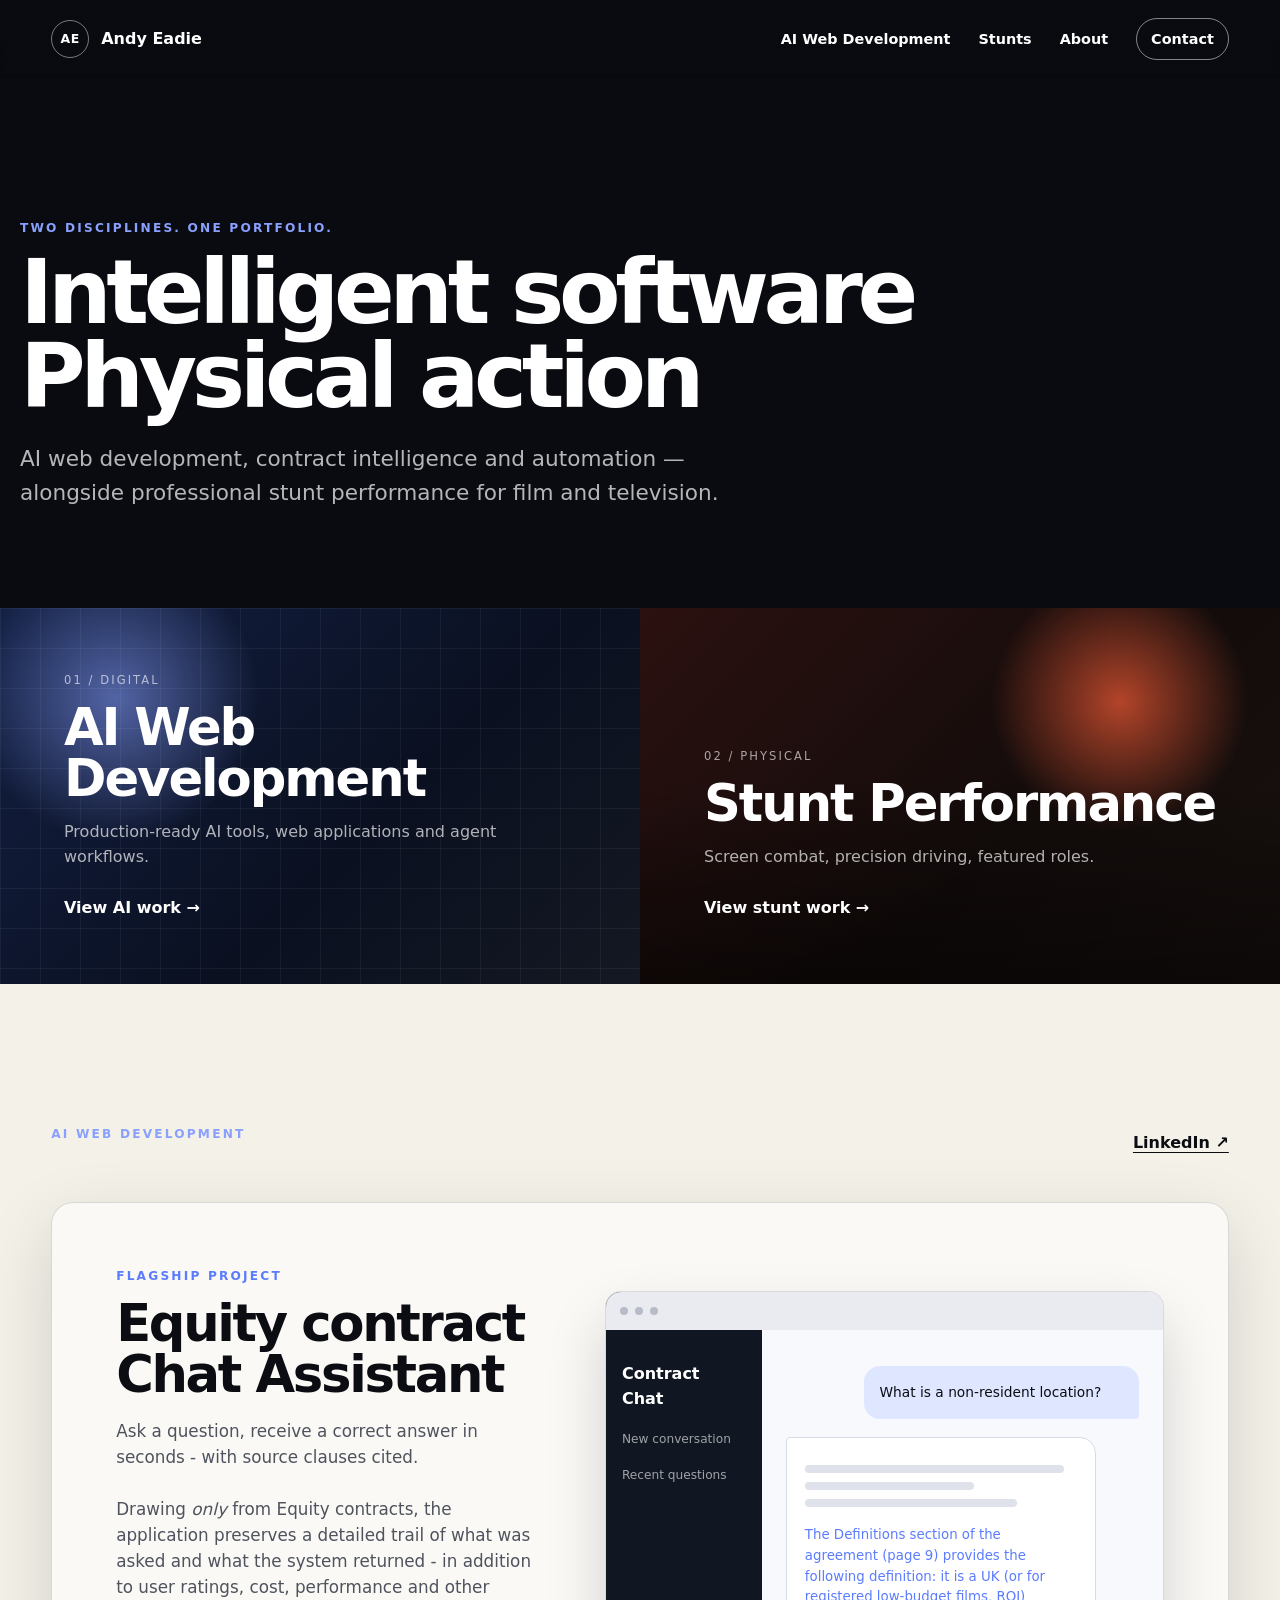
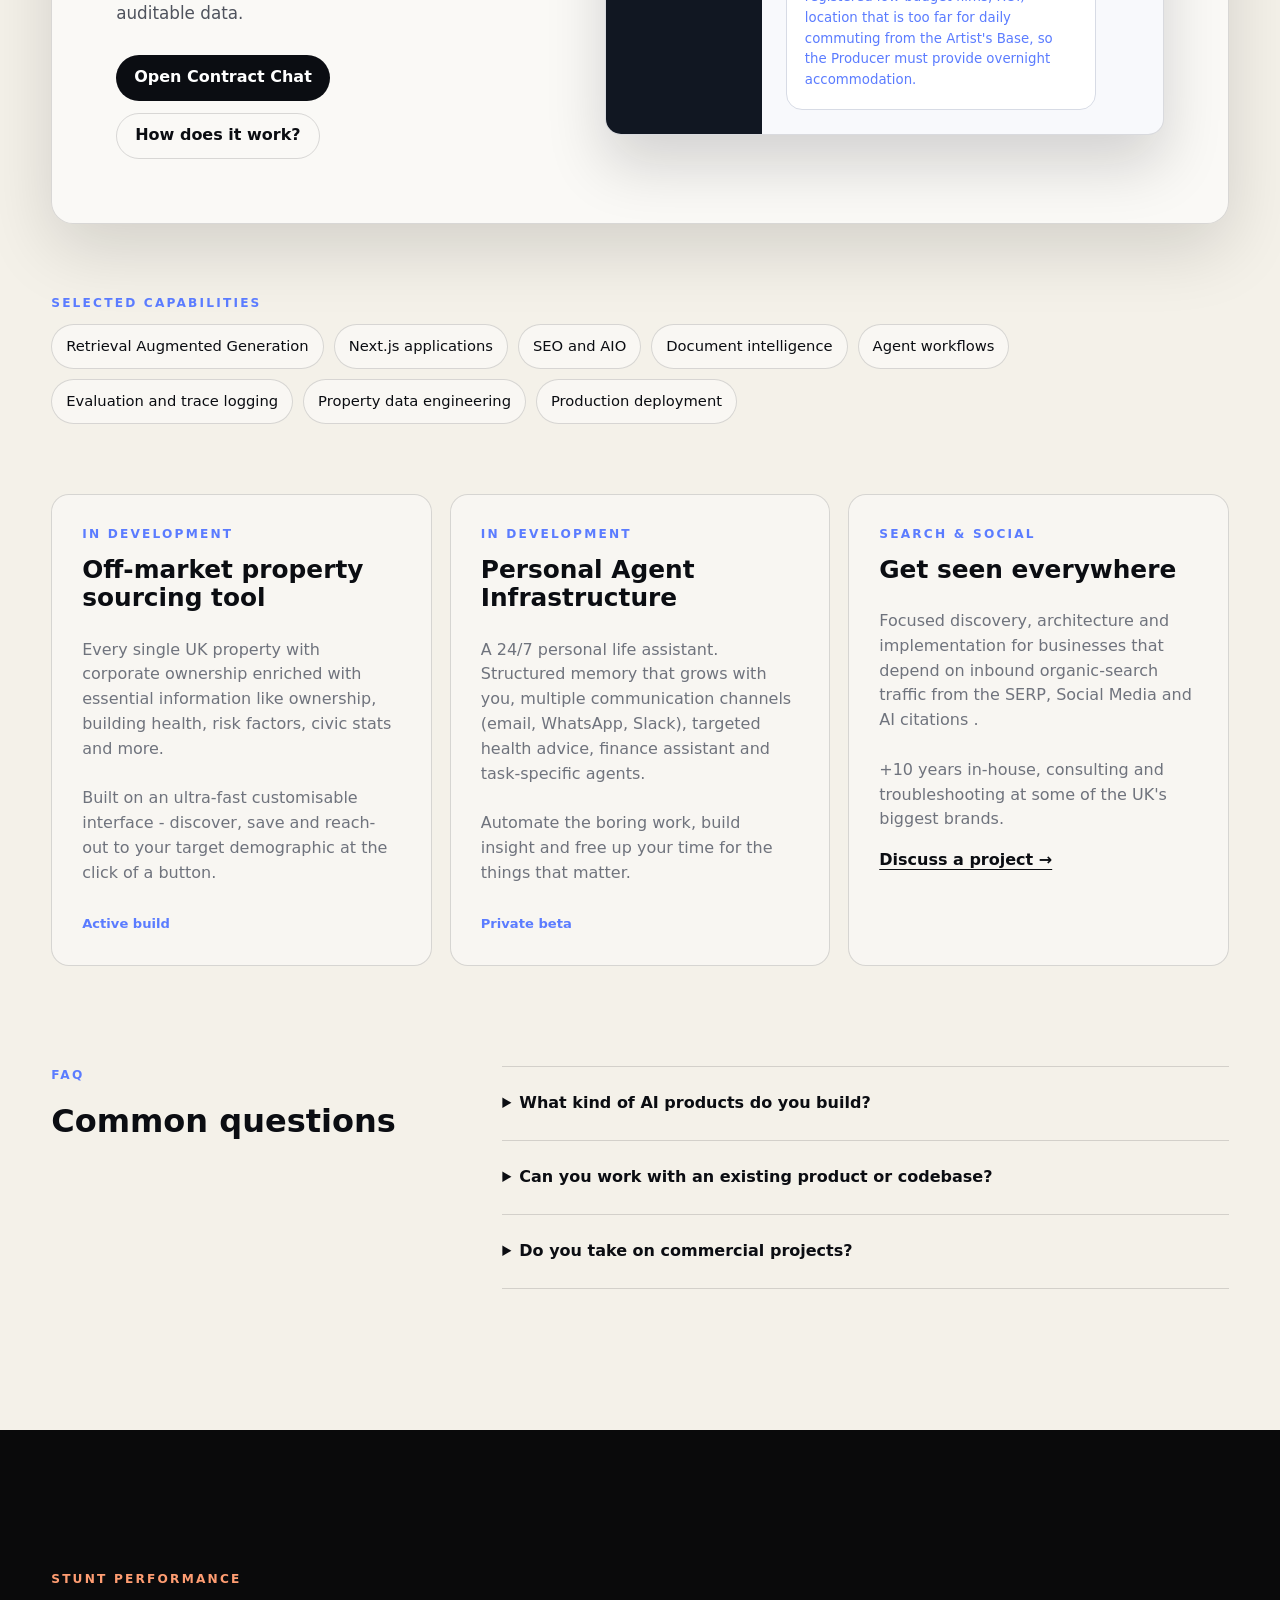
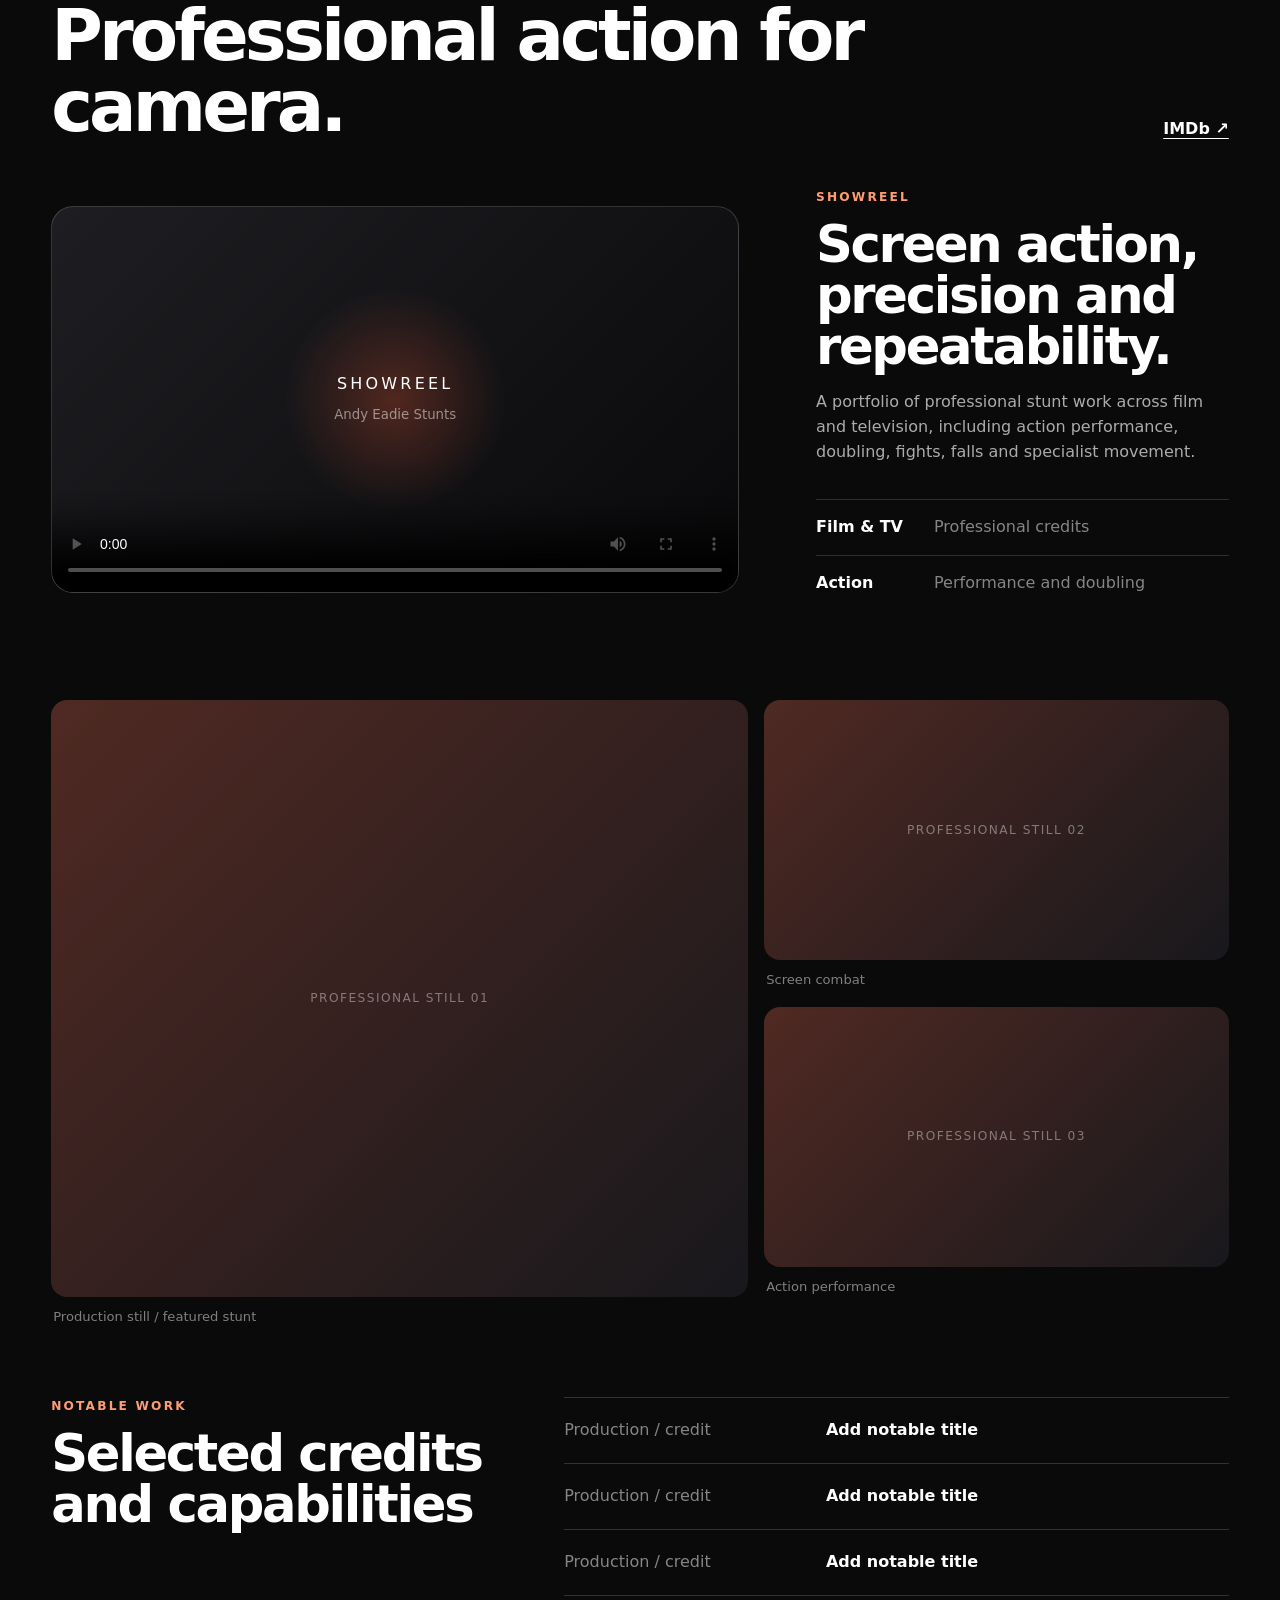
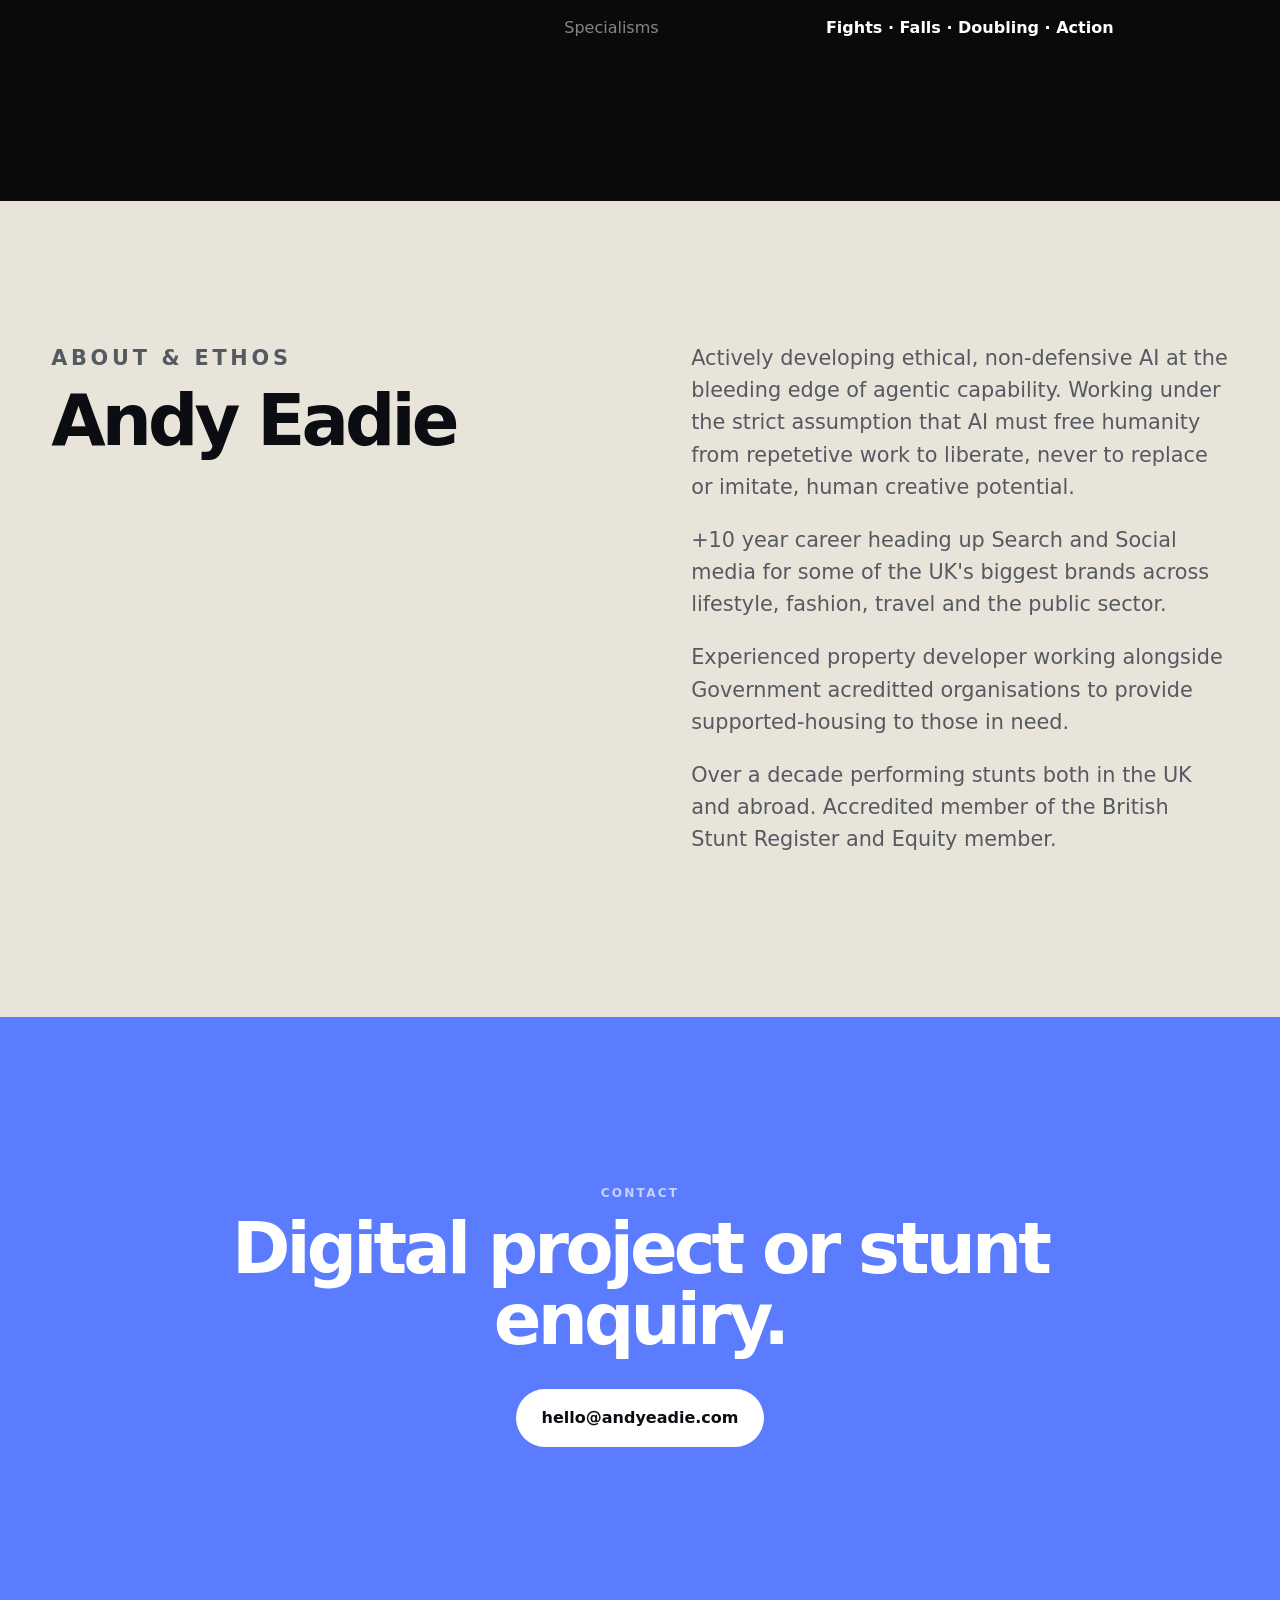
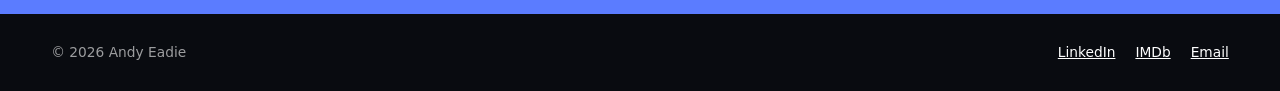
==== index.html @ 79aa22bd "Initial import of andyeadie.com website" ====
<!doctype html>
<html lang="en">
<head>
  <meta charset="utf-8" />
  <meta name="viewport" content="width=device-width, initial-scale=1" />
  <meta name="description" content="AI web development and professional stunt performance portfolio." />
  <meta name="theme-color" content="#090b10" />
  <title>Andy Eadie — AI Web Developer & Stunt Performer</title>
  <link rel="stylesheet" href="styles.css" />
  <script defer src="script.js"></script>
</head>
<body>
  <a class="skip-link" href="#main">Skip to content</a>

  <header class="site-header">
    <a class="brand" href="#top" aria-label="Home">
      <span class="brand-mark">AE</span>
      <span class="brand-name">Andy Eadie</span>
    </a>

    <button class="menu-button" type="button" aria-expanded="false" aria-controls="primary-nav">
      <span></span><span></span><span></span>
      <span class="sr-only">Open navigation</span>
    </button>

    <nav id="primary-nav" class="primary-nav" aria-label="Primary navigation">
      <a href="#ai">AI Web Development</a>
      <a href="#stunts">Stunts</a>
      <a href="#about">About</a>
      <a class="nav-cta" href="mailto:hello@andyeadie.com">Contact</a>
    </nav>
  </header>

  <main id="main">
    <section id="top" class="hero">
      <div class="hero-intro">
        <p class="eyebrow">Two disciplines. One portfolio.</p>
        <h1>Intelligent software<br />Physical action</h1>
        <p class="hero-copy">
          AI web development, contract intelligence and automation — alongside professional stunt performance for film and television.
        </p>
      </div>

      <div class="hero-split" aria-label="Choose a portfolio">
        <a class="hero-panel hero-panel-ai" href="#ai">
          <span class="panel-kicker">01 / DIGITAL</span>
          <span class="panel-title">AI Web Development</span>
          <span class="panel-copy">Production-ready AI tools, web applications and agent workflows.</span>
          <span class="panel-link">View AI work <span aria-hidden="true">→</span></span>
        </a>

        <a class="hero-panel hero-panel-stunts" href="#stunts">
          <span class="panel-kicker">02 / PHYSICAL</span>
          <span class="panel-title">Stunt Performance</span>
          <span class="panel-copy">Screen combat, precision driving, featured roles.</span>
          <span class="panel-link">View stunt work <span aria-hidden="true">→</span></span>
        </a>
      </div>
    </section>

    <section id="ai" class="section section-ai">
      <div class="section-heading">
        <div>
          <p class="eyebrow">AI WEB DEVELOPMENT</p>
                </div>
        <a class="text-link" href="#" aria-label="Open LinkedIn profile">LinkedIn ↗</a>
      </div>

      <article class="feature-card">
        <div class="feature-copy">
          <p class="card-label">FLAGSHIP PROJECT</p>
          <h3>Equity contract Chat Assistant</h3>
          <p>
            Ask a question, receive a correct answer in seconds - with source clauses cited.<br /><br />
            Drawing <i>only</i> from Equity contracts, the application preserves a detailed trail of what was asked and what the 
            system returned - in addition to user ratings, cost, performance and other auditable data.
          </p>
          <div class="button-row">
            <a class="button button-primary" href="https://contract-chatbot-eight.vercel.app/" target="_blank" rel="noopener">Open Contract Chat</a>
            <a class="button button-secondary" href="#ai-examples">How does it work?</a>
          </div>
        </div>

        <div class="app-preview" role="img" aria-label="Placeholder for Contract Chat screenshot">
          <div class="browser-bar"><span></span><span></span><span></span></div>
          <div class="mock-sidebar">
            <strong>Contract Chat</strong>
            <span>New conversation</span>
            <span>Recent questions</span>
          </div>
          <div class="mock-chat">
            <div class="mock-question">What is a non-resident location?</div>
            <div class="mock-answer">
              <span class="mock-line long"></span>
              <span class="mock-line"></span>
              <span class="mock-line medium"></span>
              <small>The Definitions section of the agreement (page 9) provides the following definition: it is a UK (or for registered low-budget films, ROI) location that is too far for daily commuting from the Artist's Base, so the Producer must provide overnight accommodation.</small>
            </div>
          </div>
        </div>
      </article>

      <div class="wins-block">
        <p class="card-label">SELECTED CAPABILITIES</p>
        <div class="pill-grid">
          <span>Retrieval Augmented Generation</span>
          <span>Next.js applications</span>
          <span>SEO and AIO</span>
          <span>Document intelligence</span>
          <span>Agent workflows</span>
          <span>Evaluation and trace logging</span>
          <span>Property data engineering</span>
          <span>Production deployment</span>
        </div>
      </div>

      <div id="ai-examples" class="project-grid">
        <article class="project-card">
          <p class="card-label">IN DEVELOPMENT</p>
          <h3>Off-market property sourcing tool</h3>
          <p>Every single UK property with corporate ownership enriched with essential information like ownership, building health, risk factors, 
            civic stats and more. <br /><br />Built on an ultra-fast customisable interface - discover, save and reach-out to your target demographic at the click of a button.</p>
          <span class="status">Active build</span>
        </article>

        <article class="project-card">
          <p class="card-label">IN DEVELOPMENT</p>
          <h3>Personal Agent Infrastructure</h3>
          <p>A 24/7 personal life assistant. Structured memory that grows with you, 
            multiple communication channels (email, WhatsApp, Slack), targeted health advice, finance assistant and task-specific agents.
            <br /><br />Automate the boring work, build insight and free up your time for the things that matter.</p>
          <span class="status">Private beta</span>
        </article>

        <article class="project-card">
          <p class="card-label">Search & Social</p>
          <h3>Get seen everywhere</h3>
          <p>Focused discovery, architecture and implementation for businesses that depend on inbound organic-search traffic from the SERP, Social Media and AI citations
            .<br /><br />+10 years in-house, consulting and troubleshooting at some of the UK's biggest brands.</p>
          <a class="text-link" href="mailto:hello@andyeadie.com">Discuss a project →</a>
        </article>
      </div>

      <div class="faq">
        <div class="faq-intro">
          <p class="card-label">FAQ</p>
          <h3>Common questions</h3>
        </div>
        <div class="faq-list">
          <details>
            <summary>What kind of AI products do you build?</summary>
            <p>Document-question answering systems, retrieval applications, workflow automation, data products and specialised agent interfaces.</p>
          </details>
          <details>
            <summary>Can you work with an existing product or codebase?</summary>
            <p>Yes. Engagements can begin with an architecture audit, a contained feature build or a technical recovery plan for an existing application.</p>
          </details>
          <details>
            <summary>Do you take on commercial projects?</summary>
            <p>Yes. The most suitable projects have a clearly defined operational problem, accessible domain expertise and a realistic path to deployment.</p>
          </details>
        </div>
      </div>
    </section>

    <section id="stunts" class="section section-stunts">
      <div class="section-heading section-heading-light">
        <div>
          <p class="eyebrow">STUNT PERFORMANCE</p>
          <h2>Professional action for camera.</h2>
        </div>
        <a class="text-link light" href="#" aria-label="Open IMDb profile">IMDb ↗</a>
      </div>

      <div class="showreel-grid">
        <div class="video-shell">
          <video controls preload="metadata" playsinline poster="assets/showreel-poster.jpg">
            <source src="assets/andy_eadie_showreel.mp4" type="video/mp4" />
            Your browser does not support HTML5 video.
          </video>
          <div class="video-placeholder">
            <span>SHOWREEL</span>
            <small>Andy Eadie Stunts</small>
          </div>
        </div>

        <div class="showreel-copy">
          <p class="card-label light-label">SHOWREEL</p>
          <h3>Screen action, precision and repeatability.</h3>
          <p>
            A portfolio of professional stunt work across film and television, including action performance, doubling, fights, falls and specialist movement.
          </p>
          <div class="stunt-stats">
            <div><strong>Film & TV</strong><span>Professional credits</span></div>
            <div><strong>Action</strong><span>Performance and doubling</span></div>
          </div>
        </div>
      </div>

      <div class="gallery">
        <figure class="gallery-card gallery-card-large">
          <div class="gallery-placeholder">Professional still 01</div>
          <figcaption>Production still / featured stunt</figcaption>
        </figure>
        <figure class="gallery-card">
          <div class="gallery-placeholder">Professional still 02</div>
          <figcaption>Screen combat</figcaption>
        </figure>
        <figure class="gallery-card">
          <div class="gallery-placeholder">Professional still 03</div>
          <figcaption>Action performance</figcaption>
        </figure>
      </div>

      <div class="notable-work">
        <div>
          <p class="card-label light-label">NOTABLE WORK</p>
          <h3>Selected credits and capabilities</h3>
        </div>
        <div class="credit-list">
          <div><span>Production / credit</span><strong>Add notable title</strong></div>
          <div><span>Production / credit</span><strong>Add notable title</strong></div>
          <div><span>Production / credit</span><strong>Add notable title</strong></div>
          <div><span>Specialisms</span><strong>Fights · Falls · Doubling · Action</strong></div>
        </div>
      </div>
    </section>

    <section id="about" class="section section-about">
      <div class="about-grid">
        <div>
          <p class="eyebrow">ABOUT & ETHOS</p>
          <h2>Andy Eadie</h2>
        </div>
        <div>
          <p>
            Actively developing ethical, non-defensive AI at the bleeding edge of agentic capability. Working under the strict 
            assumption that AI must free humanity from repetetive work to liberate, never to replace or imitate, human creative potential.
          </p>
          <p>
            +10 year career heading up Search and Social media for some of the UK's biggest brands across lifestyle, fashion, travel and the public sector.
          </p>
          <p>
            Experienced property developer working alongside Government acreditted organisations to provide supported-housing to those in need.
          </p>
          </p>
          <p>
           Over a decade performing stunts both in the UK and abroad. Accredited member of the British Stunt Register and Equity member.
          </p>
        </div>
      </div>
    </section>

    <section class="contact-section">
      <p class="eyebrow">CONTACT</p>
      <h2>Digital project or stunt enquiry.</h2>
      <a class="button button-primary button-large" href="mailto:hello@andyeadie.com">hello@andyeadie.com</a>
    </section>
  </main>

  <footer class="site-footer">
    <span>© <span id="year"></span> Andy Eadie</span>
    <div>
      <a href="https://www.linkedin.com/in/andy-eadie-464a1417/details/experience/">LinkedIn</a>
      <a href="https://www.imdb.com/name/nm5474760/#credits">IMDb</a>
      <a href="mailto:hello@andyeadie.com">Email</a>
    </div>
  </footer>
</body>
</html>
---- styles.css ----
:root {
  --ink: #0b0d12;
  --paper: #f4f1e9;
  --muted: #6f737d;
  --line: rgba(11, 13, 18, 0.14);
  --ai: #5b7cff;
  --ai-bright: #89a0ff;
  --stunt: #f05a35;
  --stunt-bright: #ff9d72;
  --dark: #090b10;
  --max: 1240px;
  --radius: 22px;
  --shadow: 0 24px 70px rgba(0, 0, 0, 0.14);
}

* { box-sizing: border-box; }
html { scroll-behavior: smooth; }
body {
  margin: 0;
  color: var(--ink);
  background: var(--paper);
  font-family: Inter, ui-sans-serif, system-ui, -apple-system, BlinkMacSystemFont, "Segoe UI", sans-serif;
  line-height: 1.55;
}
a { color: inherit; }
img, video { max-width: 100%; display: block; }
button, input, textarea, select { font: inherit; }
.sr-only {
  position: absolute;
  width: 1px; height: 1px;
  padding: 0; margin: -1px;
  overflow: hidden; clip: rect(0,0,0,0);
  white-space: nowrap; border: 0;
}
.skip-link {
  position: fixed;
  left: 1rem; top: -4rem;
  z-index: 100;
  padding: .75rem 1rem;
  background: white;
  border-radius: 8px;
}
.skip-link:focus { top: 1rem; }

.site-header {
  position: fixed;
  inset: 0 0 auto;
  z-index: 20;
  display: flex;
  align-items: center;
  justify-content: space-between;
  padding: 18px clamp(20px, 4vw, 56px);
  color: white;
  background: linear-gradient(to bottom, rgba(9,11,16,.88), rgba(9,11,16,.35), transparent);
  backdrop-filter: blur(2px);
}
.brand {
  display: flex;
  align-items: center;
  gap: 12px;
  text-decoration: none;
  font-weight: 750;
}
.brand-mark {
  display: grid;
  place-items: center;
  width: 38px; height: 38px;
  border: 1px solid rgba(255,255,255,.45);
  border-radius: 50%;
  font-size: .78rem;
  letter-spacing: .04em;
}
.primary-nav {
  display: flex;
  gap: 28px;
  align-items: center;
}
.primary-nav a {
  text-decoration: none;
  font-size: .9rem;
  font-weight: 650;
}
.nav-cta {
  border: 1px solid rgba(255,255,255,.5);
  padding: 9px 14px;
  border-radius: 999px;
}
.menu-button {
  display: none;
  background: none;
  border: 0;
  padding: 8px;
}
.menu-button span:not(.sr-only) {
  display: block;
  width: 26px;
  height: 2px;
  margin: 5px 0;
  background: white;
}

.hero {
  min-height: 100vh;
  background: var(--dark);
  color: white;
  padding-top: 104px;
}
.hero-intro {
  width: min(var(--max), calc(100% - 40px));
  margin: 0 auto;
  padding: clamp(70px, 9vw, 130px) 0 clamp(46px, 6vw, 78px);
}
.eyebrow, .card-label {
  margin: 0 0 12px;
  font-size: .76rem;
  font-weight: 800;
  letter-spacing: .18em;
  text-transform: uppercase;
}
.eyebrow { color: var(--ai-bright); }
h1, h2, h3, p { margin-top: 0; }
h1 {
  max-width: 1050px;
  margin-bottom: 24px;
  font-size: clamp(3rem, 7vw, 7rem);
  line-height: .94;
  letter-spacing: -.06em;
}
.hero-copy {
  max-width: 760px;
  color: rgba(255,255,255,.7);
  font-size: clamp(1.05rem, 2vw, 1.35rem);
}
.hero-split {
  display: grid;
  grid-template-columns: 1fr 1fr;
  min-height: 360px;
}
.hero-panel {
  position: relative;
  isolation: isolate;
  display: flex;
  flex-direction: column;
  justify-content: flex-end;
  min-height: 360px;
  padding: clamp(32px, 5vw, 72px);
  text-decoration: none;
  overflow: hidden;
  transition: transform .35s ease, filter .35s ease;
}
.hero-panel::before {
  content: "";
  position: absolute;
  inset: 0;
  z-index: -2;
  background-size: cover;
}
.hero-panel::after {
  content: "";
  position: absolute;
  inset: 0;
  z-index: -1;
}
.hero-panel-ai::before {
  background:
    radial-gradient(circle at 18% 24%, rgba(137,160,255,.55), transparent 24%),
    linear-gradient(135deg, #132044 0%, #0a1020 58%, #141822 100%);
}
.hero-panel-ai::after {
  background-image:
    linear-gradient(rgba(255,255,255,.05) 1px, transparent 1px),
    linear-gradient(90deg, rgba(255,255,255,.05) 1px, transparent 1px);
  background-size: 40px 40px;
}
.hero-panel-stunts::before {
  background:
    radial-gradient(circle at 75% 25%, rgba(240,90,53,.72), transparent 23%),
    linear-gradient(135deg, #2b1110 0%, #130c0b 58%, #18110f 100%);
}
.hero-panel-stunts::after {
  background: linear-gradient(to top, rgba(0,0,0,.5), transparent 55%);
}
.hero-panel:hover { transform: translateY(-8px); filter: brightness(1.08); }
.panel-kicker { font-size: .72rem; letter-spacing: .18em; opacity: .62; }
.panel-title {
  margin-top: 12px;
  font-size: clamp(2rem, 4vw, 4rem);
  font-weight: 800;
  line-height: 1;
  letter-spacing: -.04em;
}
.panel-copy {
  max-width: 560px;
  margin-top: 16px;
  color: rgba(255,255,255,.68);
}
.panel-link { margin-top: 26px; font-weight: 750; }

.section {
  padding: clamp(88px, 11vw, 150px) clamp(20px, 4vw, 56px);
}
.section > * {
  width: min(var(--max), 100%);
  margin-left: auto;
  margin-right: auto;
}
.section-heading {
  display: flex;
  align-items: end;
  justify-content: space-between;
  gap: 30px;
  margin-bottom: 46px;
}
.section-heading h2,
.section-about h2,
.contact-section h2 {
  max-width: 880px;
  margin-bottom: 0;
  font-size: clamp(2.5rem, 5.5vw, 5.5rem);
  line-height: 1;
  letter-spacing: -.055em;
}
.text-link {
  flex: 0 0 auto;
  font-weight: 750;
  text-underline-offset: 4px;
}
.feature-card {
  display: grid;
  grid-template-columns: .95fr 1.25fr;
  gap: clamp(28px, 5vw, 70px);
  align-items: center;
  padding: clamp(28px, 5vw, 70px);
  border: 1px solid var(--line);
  border-radius: var(--radius);
  background: rgba(255,255,255,.58);
  box-shadow: var(--shadow);
}
.feature-copy h3, .showreel-copy h3, .notable-work h3 {
  margin-bottom: 18px;
  font-size: clamp(2rem, 4vw, 4rem);
  line-height: 1;
  letter-spacing: -.045em;
}
.feature-copy p:not(.card-label) {
  color: #4f535d;
  font-size: 1.05rem;
}
.card-label { color: var(--ai); }
.button-row { display: flex; flex-wrap: wrap; gap: 12px; margin-top: 28px; }
.button {
  display: inline-flex;
  align-items: center;
  justify-content: center;
  min-height: 46px;
  padding: 0 18px;
  border-radius: 999px;
  text-decoration: none;
  font-weight: 750;
}
.button-primary { color: white; background: var(--ink); }
.button-secondary { border: 1px solid var(--line); background: transparent; }
.button-large { min-height: 58px; padding: 0 26px; }

.app-preview {
  position: relative;
  display: grid;
  grid-template-columns: 28% 72%;
  min-height: 430px;
  overflow: hidden;
  border: 1px solid rgba(11,13,18,.13);
  border-radius: 16px;
  background: #f8f9fc;
  box-shadow: 0 30px 60px rgba(11,13,18,.16);
}
.browser-bar {
  position: absolute;
  inset: 0 0 auto 0;
  z-index: 2;
  height: 38px;
  display: flex;
  gap: 7px;
  align-items: center;
  padding-left: 14px;
  background: #e9ebf1;
}
.browser-bar span {
  width: 8px; height: 8px;
  border-radius: 50%;
  background: #b7bcc8;
}
.mock-sidebar {
  padding: 70px 16px 20px;
  display: flex;
  flex-direction: column;
  gap: 18px;
  background: #111722;
  color: white;
}
.mock-sidebar span {
  font-size: .76rem;
  color: rgba(255,255,255,.6);
}
.mock-chat { padding: 74px 24px 24px; }
.mock-question {
  margin-left: auto;
  max-width: 78%;
  padding: 16px;
  border-radius: 16px 16px 4px 16px;
  background: #dfe6ff;
  font-size: .86rem;
}
.mock-answer {
  max-width: 88%;
  margin-top: 18px;
  padding: 18px;
  border: 1px solid #d7dbe5;
  border-radius: 4px 16px 16px 16px;
  background: white;
}
.mock-line {
  display: block;
  width: 62%;
  height: 8px;
  margin: 9px 0;
  border-radius: 999px;
  background: #dfe2ea;
}
.mock-line.long { width: 95%; }
.mock-line.medium { width: 78%; }
.mock-answer small { display: block; margin-top: 18px; color: var(--ai); }

.wins-block { margin-top: 70px; }
.pill-grid { display: flex; flex-wrap: wrap; gap: 10px; }
.pill-grid span {
  padding: 10px 14px;
  border: 1px solid var(--line);
  border-radius: 999px;
  background: rgba(255,255,255,.45);
  font-size: .92rem;
}
.project-grid {
  display: grid;
  grid-template-columns: repeat(3, 1fr);
  gap: 18px;
  margin-top: 70px;
}
.project-card {
  min-height: 290px;
  padding: 30px;
  border: 1px solid var(--line);
  border-radius: 18px;
  background: rgba(255,255,255,.4);
}
.project-card h3 { font-size: 1.55rem; line-height: 1.15; }
.project-card p:not(.card-label) { color: var(--muted); }
.status {
  display: inline-block;
  margin-top: 12px;
  color: var(--ai);
  font-size: .82rem;
  font-weight: 800;
}
.faq {
  display: grid;
  grid-template-columns: .7fr 1.3fr;
  gap: 60px;
  margin-top: 100px;
}
.faq h3 { font-size: 2rem; }
.faq-list details { border-top: 1px solid var(--line); }
.faq-list details:last-child { border-bottom: 1px solid var(--line); }
.faq-list summary {
  cursor: pointer;
  padding: 24px 0;
  font-weight: 750;
}
.faq-list p { color: var(--muted); padding-right: 30px; }

.section-stunts {
  color: white;
  background: #0a0a0b;
}
.section-heading-light .eyebrow,
.light-label { color: var(--stunt-bright); }
.text-link.light { color: white; }
.showreel-grid {
  display: grid;
  grid-template-columns: 1.25fr .75fr;
  gap: clamp(34px, 6vw, 82px);
  align-items: center;
}
.video-shell {
  position: relative;
  aspect-ratio: 16/9;
  overflow: hidden;
  border: 1px solid rgba(255,255,255,.16);
  border-radius: var(--radius);
  background:
    radial-gradient(circle at center, rgba(240,90,53,.28), transparent 28%),
    linear-gradient(135deg, #1e1e22, #09090b);
}
.video-shell video {
  position: relative;
  z-index: 2;
  width: 100%;
  height: 100%;
  object-fit: cover;
}
.video-placeholder {
  position: absolute;
  inset: 0;
  display: grid;
  place-content: center;
  text-align: center;
  letter-spacing: .2em;
}
.video-placeholder small {
  margin-top: 8px;
  color: rgba(255,255,255,.5);
  letter-spacing: normal;
}
.showreel-copy p:not(.card-label) { color: rgba(255,255,255,.66); }
.stunt-stats { margin-top: 34px; }
.stunt-stats div {
  display: grid;
  grid-template-columns: 100px 1fr;
  gap: 18px;
  padding: 15px 0;
  border-top: 1px solid rgba(255,255,255,.14);
}
.stunt-stats span { color: rgba(255,255,255,.5); }

.gallery {
  display: grid;
  grid-template-columns: 1.5fr 1fr;
  grid-template-rows: 1fr 1fr;
  gap: 16px;
  margin-top: 90px;
}
.gallery-card { margin: 0; }
.gallery-card-large { grid-row: 1 / span 2; }
.gallery-placeholder {
  display: grid;
  place-items: center;
  min-height: 260px;
  border-radius: 16px;
  background:
    linear-gradient(135deg, rgba(240,90,53,.26), transparent),
    #18181c;
  color: rgba(255,255,255,.4);
  text-transform: uppercase;
  letter-spacing: .12em;
  font-size: .76rem;
}
.gallery-card-large .gallery-placeholder { height: 100%; min-height: 550px; }
.gallery figcaption {
  padding: 10px 2px 0;
  color: rgba(255,255,255,.48);
  font-size: .82rem;
}
.notable-work {
  display: grid;
  grid-template-columns: .8fr 1.2fr;
  gap: 70px;
  margin-top: 100px;
}
.credit-list div {
  display: grid;
  grid-template-columns: .75fr 1.25fr;
  gap: 20px;
  padding: 20px 0;
  border-top: 1px solid rgba(255,255,255,.16);
}
.credit-list span { color: rgba(255,255,255,.5); }

.section-about { background: #e9e4da; }
.about-grid {
  display: grid;
  grid-template-columns: 1fr 1fr;
  gap: clamp(40px, 8vw, 120px);
}
.about-grid p {
  color: #555962;
  font-size: clamp(1.05rem, 2vw, 1.3rem);
}

.contact-section {
  padding: clamp(90px, 13vw, 180px) 20px;
  text-align: center;
  background: var(--ai);
  color: white;
}
.contact-section .eyebrow { color: rgba(255,255,255,.65); }
.contact-section h2 { margin: 0 auto 34px; }
.contact-section .button-primary { background: white; color: var(--ink); }

.site-footer {
  display: flex;
  justify-content: space-between;
  gap: 20px;
  padding: 28px clamp(20px, 4vw, 56px);
  background: var(--dark);
  color: rgba(255,255,255,.6);
  font-size: .86rem;
}
.site-footer div { display: flex; gap: 20px; }
.site-footer a { color: white; }

@media (max-width: 900px) {
  .menu-button { display: block; }
  .primary-nav {
    position: fixed;
    inset: 70px 16px auto;
    display: none;
    flex-direction: column;
    align-items: stretch;
    gap: 0;
    padding: 12px;
    border: 1px solid rgba(255,255,255,.15);
    border-radius: 16px;
    background: rgba(9,11,16,.98);
    box-shadow: var(--shadow);
  }
  .primary-nav.open { display: flex; }
  .primary-nav a { padding: 14px; }
  .hero-split,
  .feature-card,
  .showreel-grid,
  .faq,
  .notable-work,
  .about-grid { grid-template-columns: 1fr; }
  .project-grid { grid-template-columns: 1fr 1fr; }
  .feature-card { align-items: stretch; }
  .app-preview { min-height: 360px; }
  .gallery { grid-template-columns: 1fr 1fr; }
  .gallery-card-large { grid-column: 1 / -1; grid-row: auto; }
  .gallery-card-large .gallery-placeholder { min-height: 440px; }
}

@media (max-width: 640px) {
  .site-header { padding: 14px 18px; }
  .brand-name { display: none; }
  .hero { padding-top: 76px; }
  .hero-intro { width: calc(100% - 32px); padding-top: 58px; }
  h1 { font-size: clamp(2.8rem, 14vw, 4.8rem); }
  .hero-panel { min-height: 300px; padding: 28px 20px; }
  .section { padding-left: 16px; padding-right: 16px; }
  .section-heading { display: block; }
  .section-heading .text-link { display: inline-block; margin-top: 18px; }
  .feature-card { padding: 22px; }
  .app-preview { grid-template-columns: 1fr; min-height: 380px; }
  .mock-sidebar { display: none; }
  .project-grid { grid-template-columns: 1fr; }
  .gallery { grid-template-columns: 1fr; }
  .gallery-card-large { grid-column: auto; }
  .gallery-card-large .gallery-placeholder,
  .gallery-placeholder { min-height: 330px; }
  .credit-list div,
  .stunt-stats div { grid-template-columns: 1fr; gap: 6px; }
  .site-footer { flex-direction: column; }
}
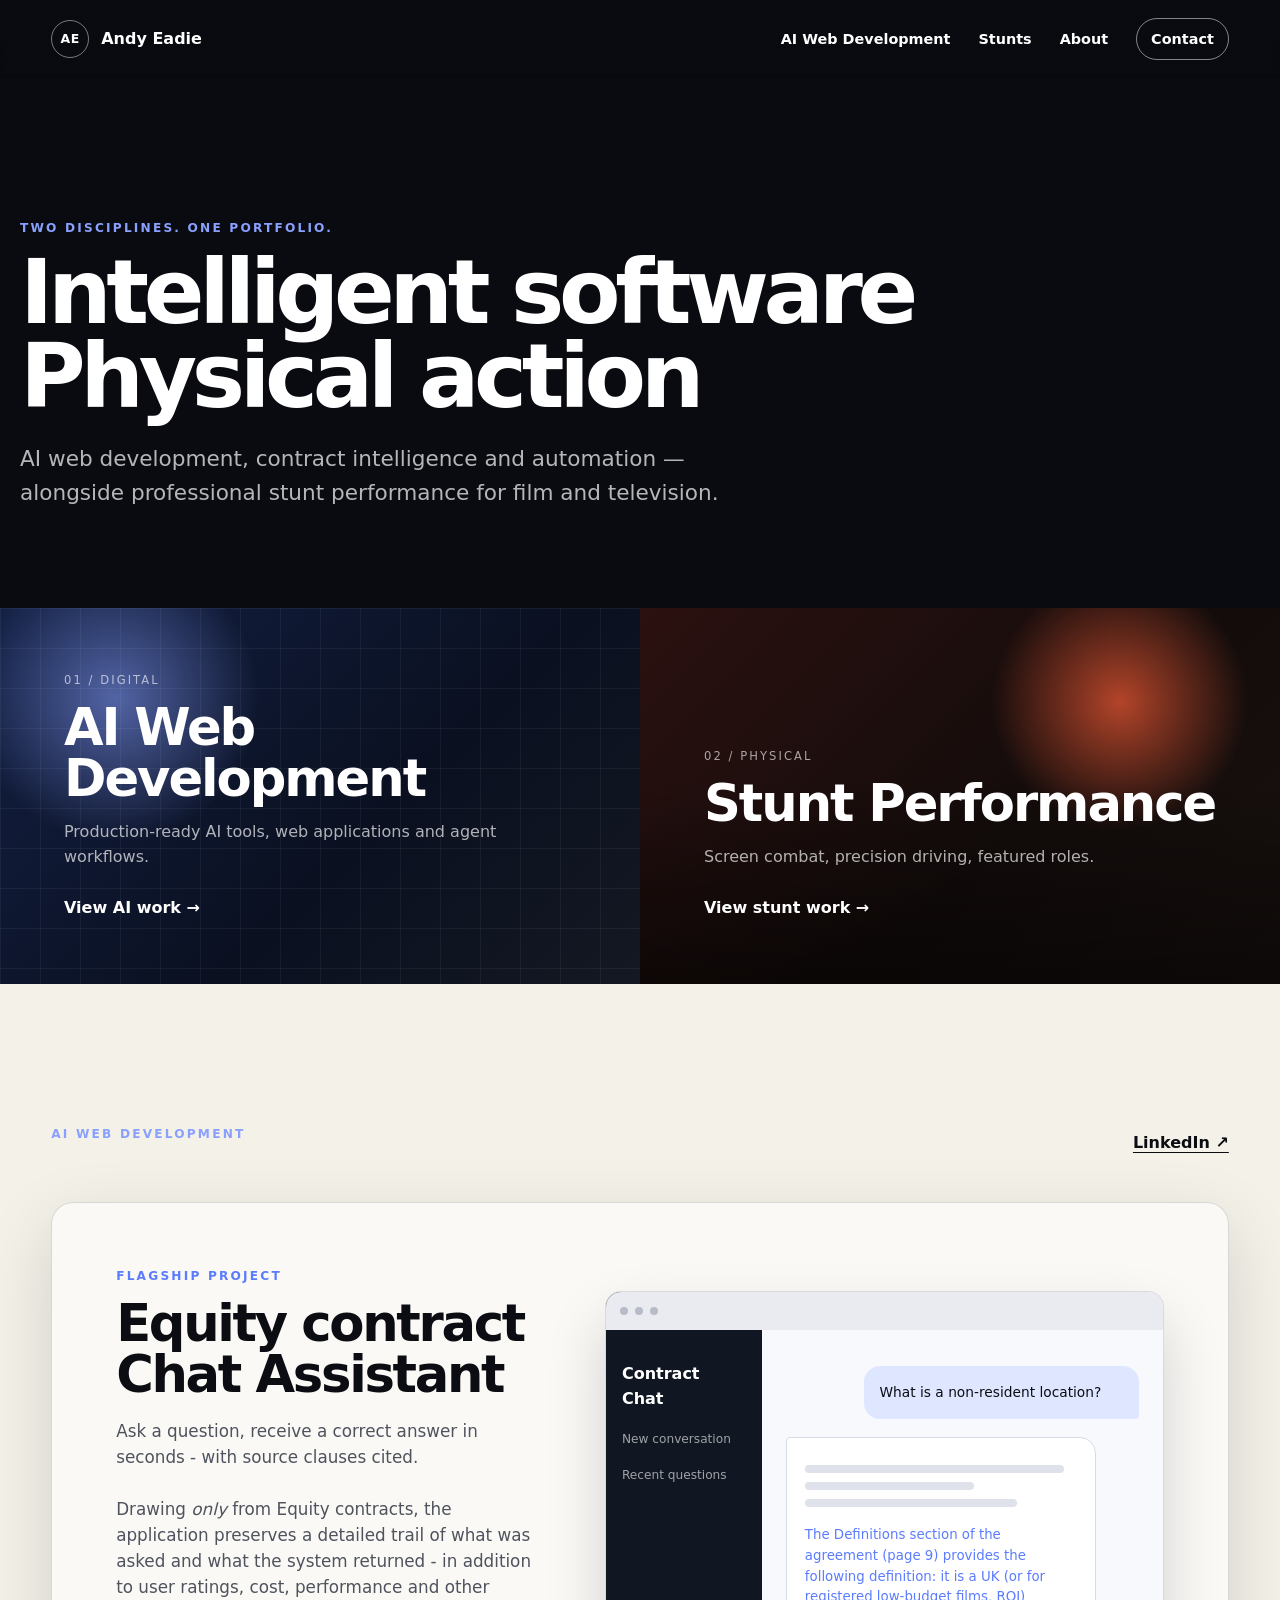
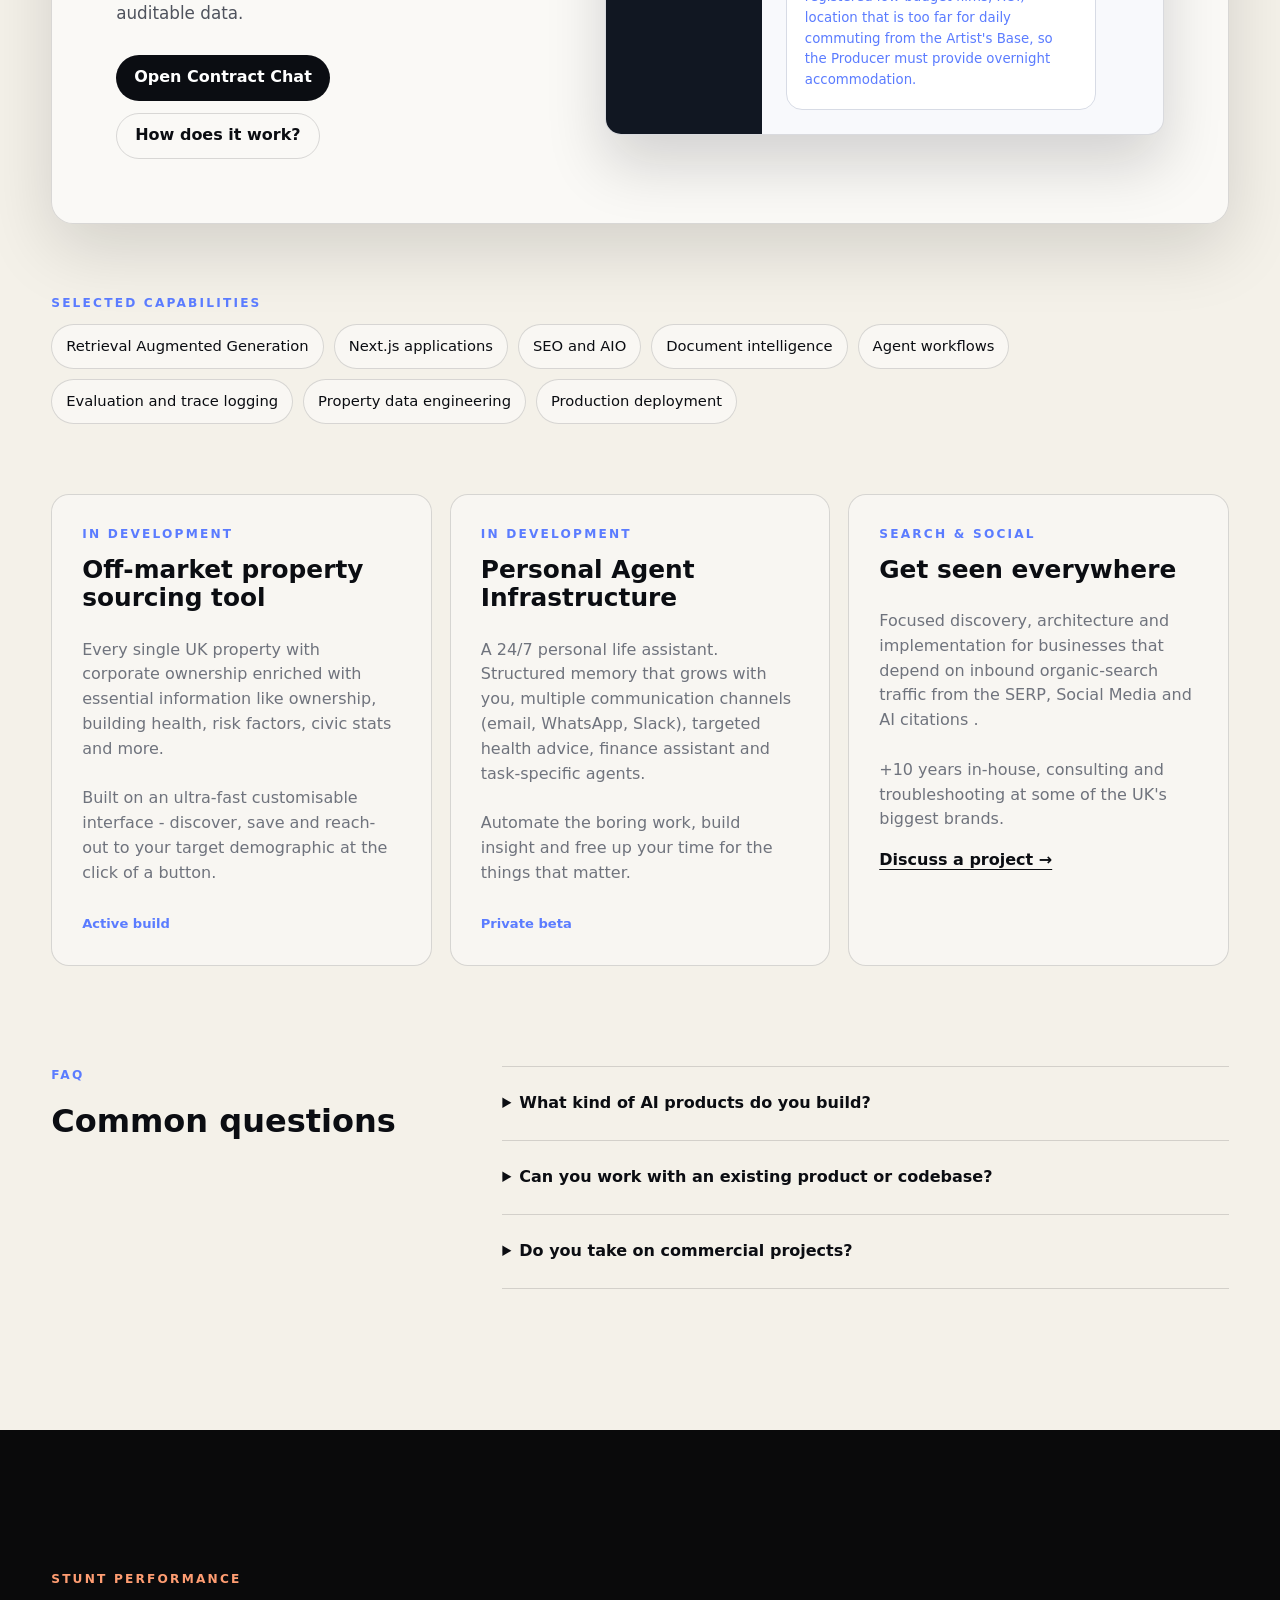
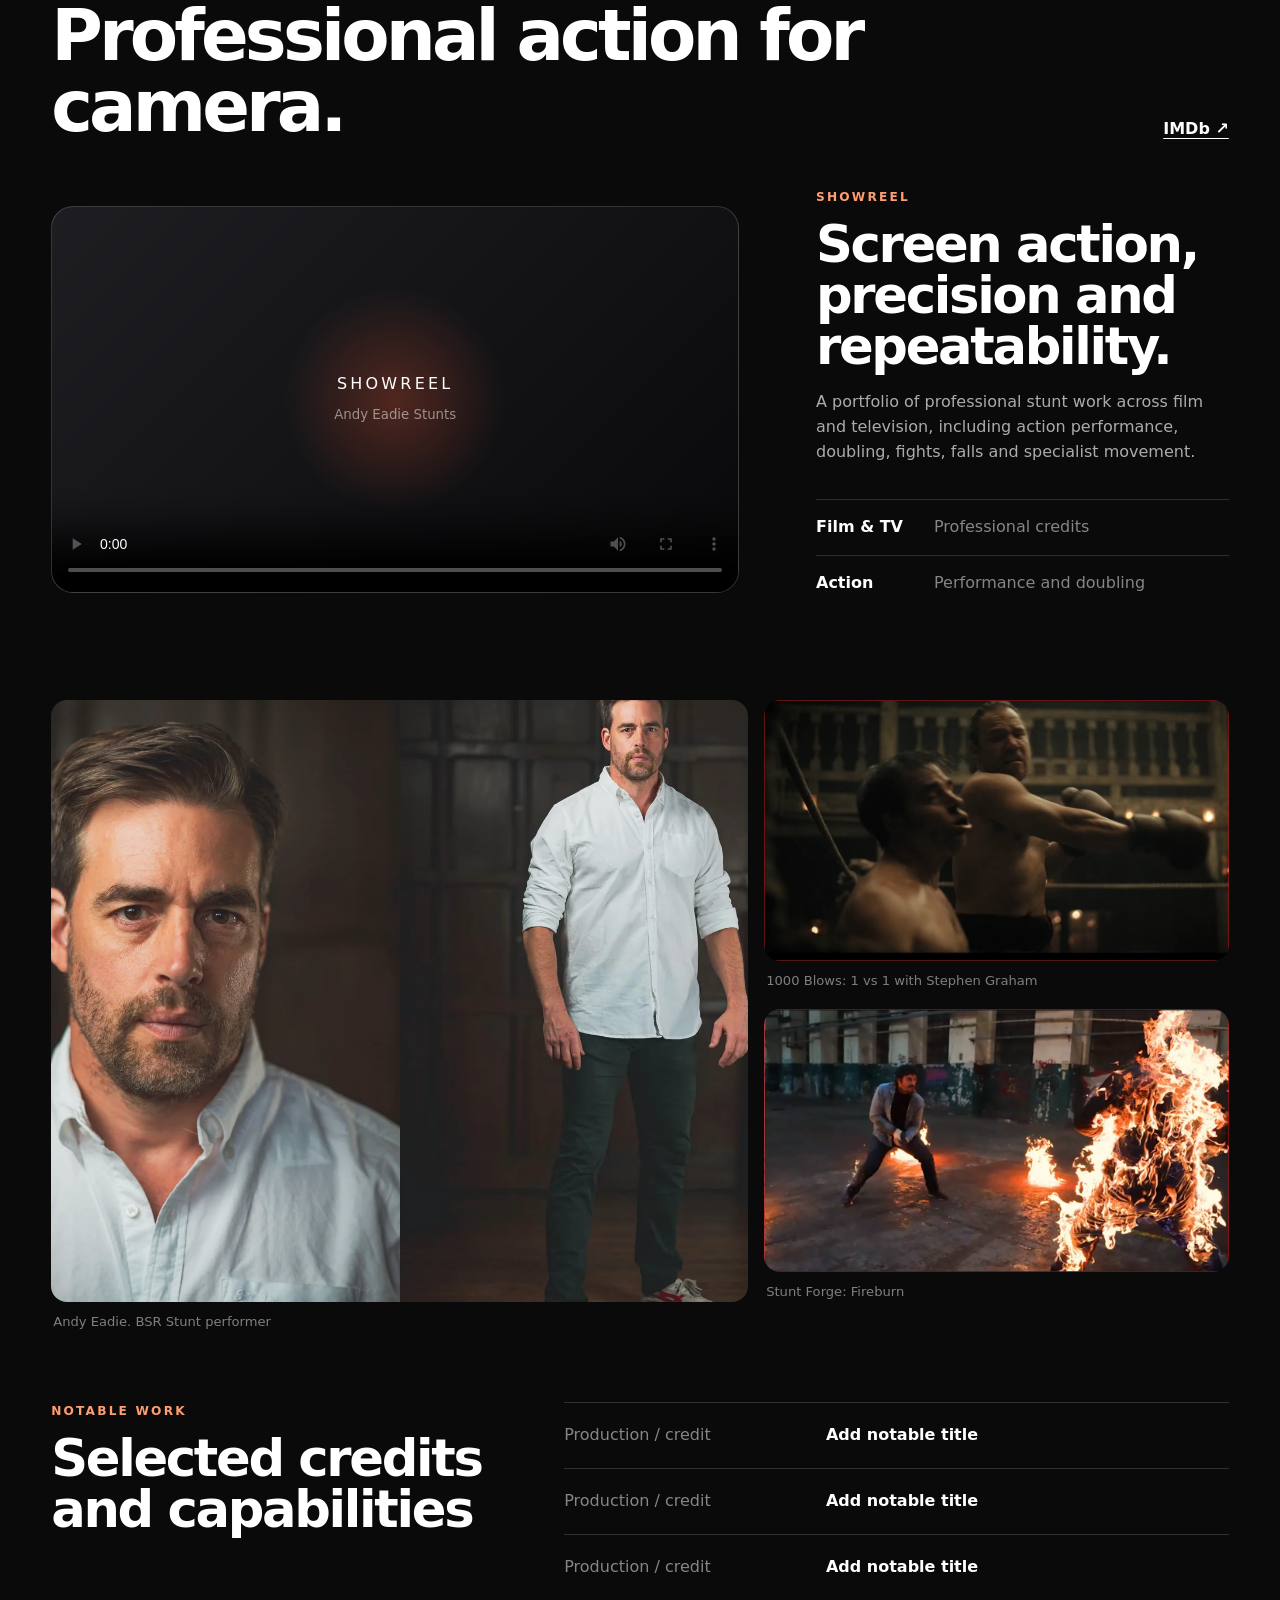
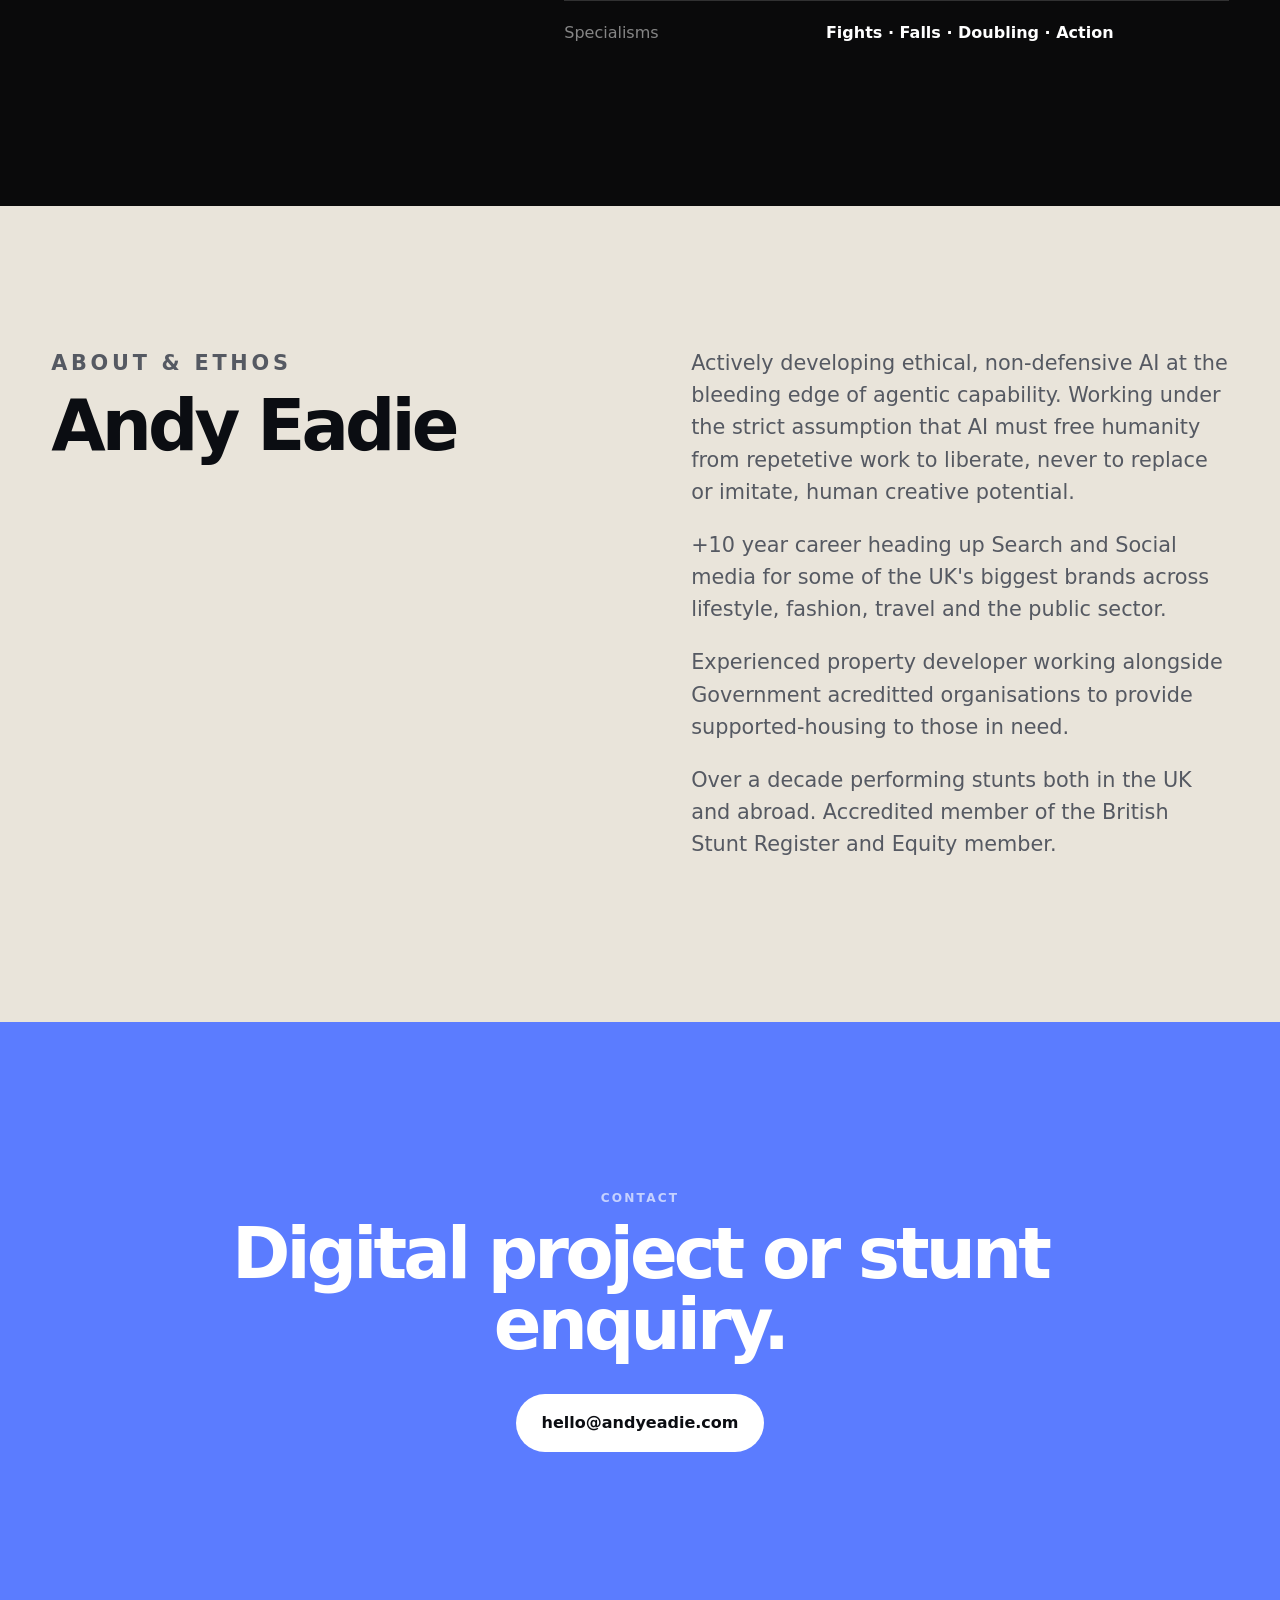
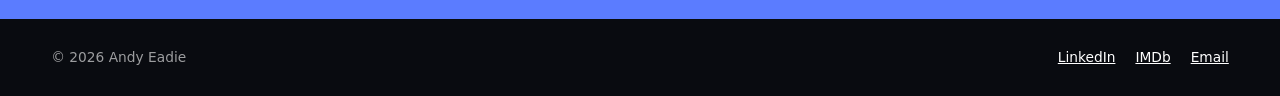
==== commit f3209ea3: "Add production stills gallery assets" ====
--- a/index.html
+++ b/index.html
@@ -199,16 +199,22 @@
 
       <div class="gallery">
         <figure class="gallery-card gallery-card-large">
-          <div class="gallery-placeholder">Professional still 01</div>
-          <figcaption>Production still / featured stunt</figcaption>
+          <div class="gallery-media">
+            <img src="assets/production-still-01.webp" alt="Andy Eadie headshot and full length professional stills" />
+          </div>
+          <figcaption>Andy Eadie. BSR Stunt performer</figcaption>
         </figure>
         <figure class="gallery-card">
-          <div class="gallery-placeholder">Professional still 02</div>
-          <figcaption>Screen combat</figcaption>
+          <div class="gallery-media">
+            <img src="assets/production-still-02.webp" alt="Andy Eadie production still from 1000 Blows" loading="lazy" />
+          </div>
+          <figcaption>1000 Blows: 1 vs 1 with Stephen Graham</figcaption>
         </figure>
         <figure class="gallery-card">
-          <div class="gallery-placeholder">Professional still 03</div>
-          <figcaption>Action performance</figcaption>
+          <div class="gallery-media">
+            <img src="assets/production-still-03.webp" alt="Andy Eadie fire stunt production still" loading="lazy" />
+          </div>
+          <figcaption>Stunt Forge: Fireburn</figcaption>
         </figure>
       </div>
 
--- a/styles.css
+++ b/styles.css
@@ -440,20 +440,20 @@
 }
 .gallery-card { margin: 0; }
 .gallery-card-large { grid-row: 1 / span 2; }
-.gallery-placeholder {
-  display: grid;
-  place-items: center;
+.gallery-media {
+  overflow: hidden;
   min-height: 260px;
   border-radius: 16px;
   background:
     linear-gradient(135deg, rgba(240,90,53,.26), transparent),
     #18181c;
-  color: rgba(255,255,255,.4);
-  text-transform: uppercase;
-  letter-spacing: .12em;
-  font-size: .76rem;
-}
-.gallery-card-large .gallery-placeholder { height: 100%; min-height: 550px; }
+}
+.gallery-media img {
+  width: 100%;
+  height: 100%;
+  object-fit: cover;
+}
+.gallery-card-large .gallery-media { height: 100%; min-height: 550px; }
 .gallery figcaption {
   padding: 10px 2px 0;
   color: rgba(255,255,255,.48);
@@ -535,7 +535,7 @@
   .app-preview { min-height: 360px; }
   .gallery { grid-template-columns: 1fr 1fr; }
   .gallery-card-large { grid-column: 1 / -1; grid-row: auto; }
-  .gallery-card-large .gallery-placeholder { min-height: 440px; }
+  .gallery-card-large .gallery-media { min-height: 440px; }
 }
 
 @media (max-width: 640px) {
@@ -554,8 +554,7 @@
   .project-grid { grid-template-columns: 1fr; }
   .gallery { grid-template-columns: 1fr; }
   .gallery-card-large { grid-column: auto; }
-  .gallery-card-large .gallery-placeholder,
-  .gallery-placeholder { min-height: 330px; }
+  .gallery-media { min-height: 330px; }
   .credit-list div,
   .stunt-stats div { grid-template-columns: 1fr; gap: 6px; }
   .site-footer { flex-direction: column; }
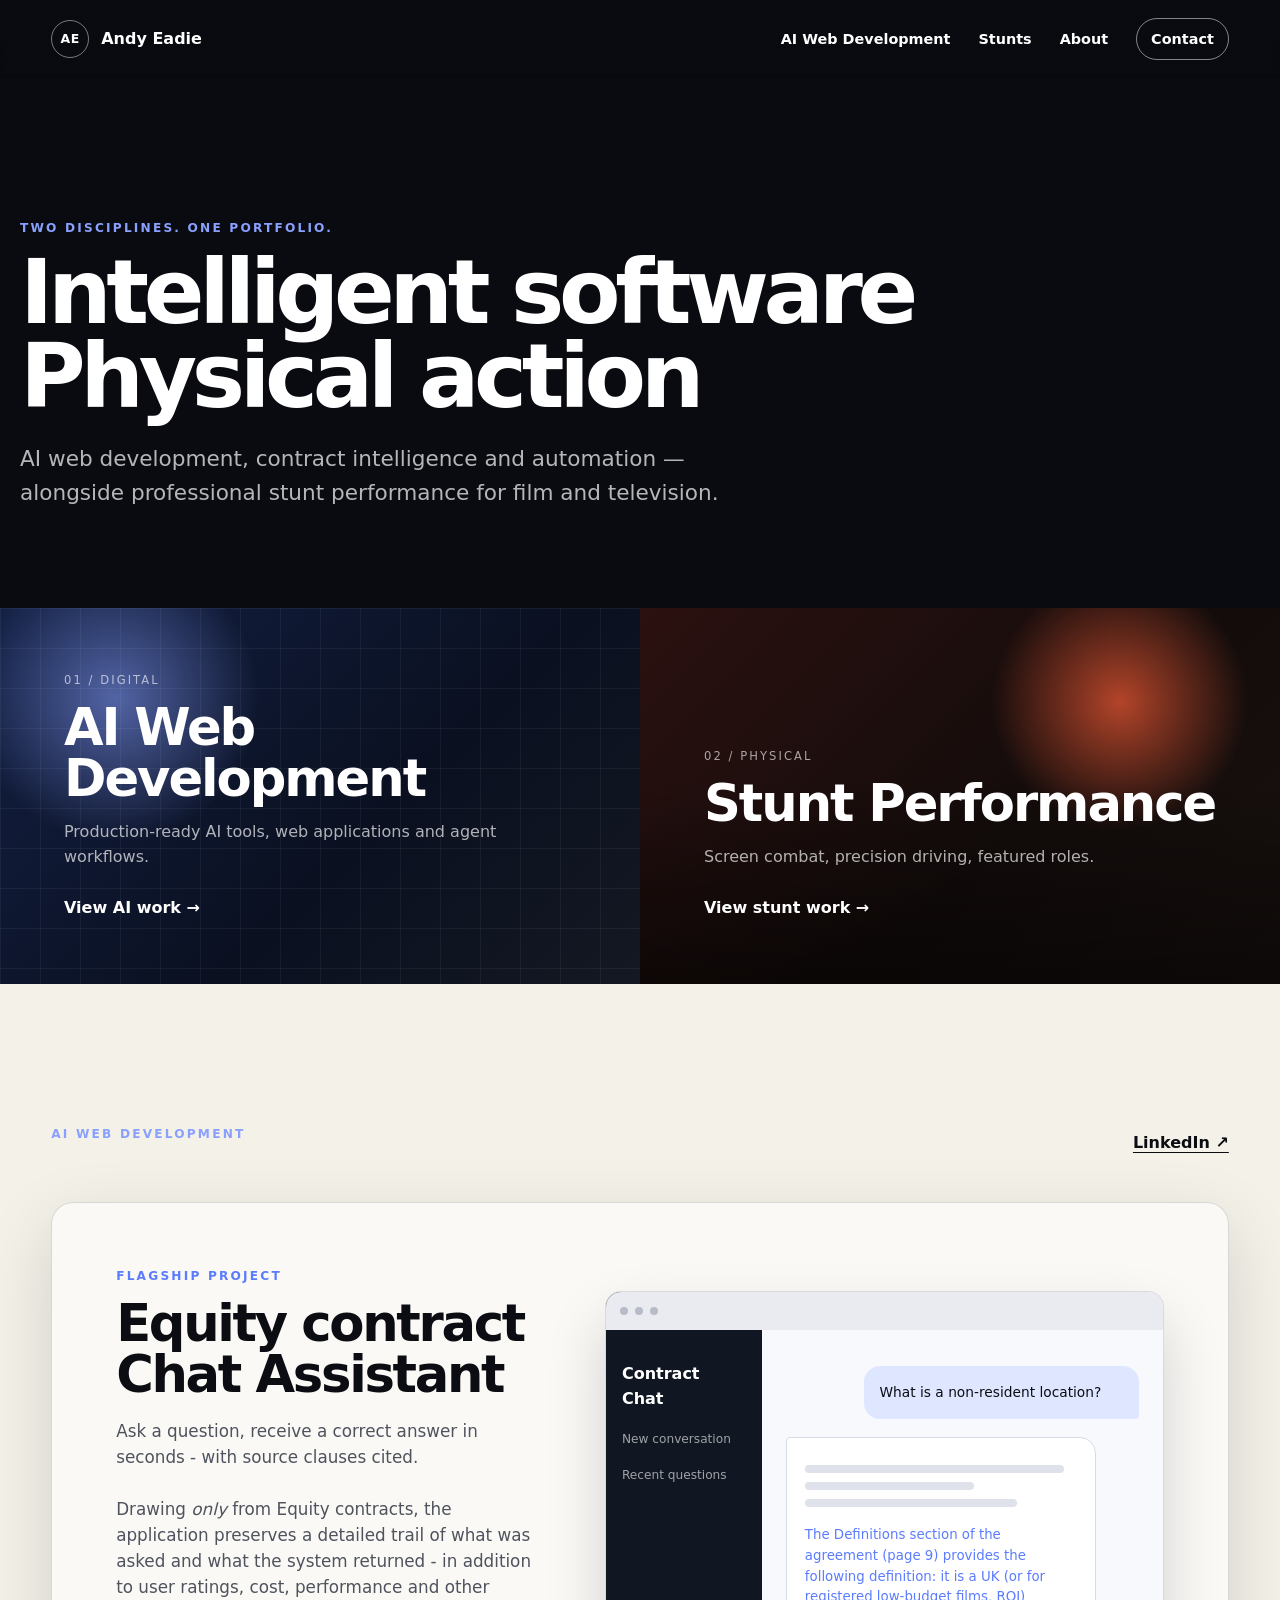
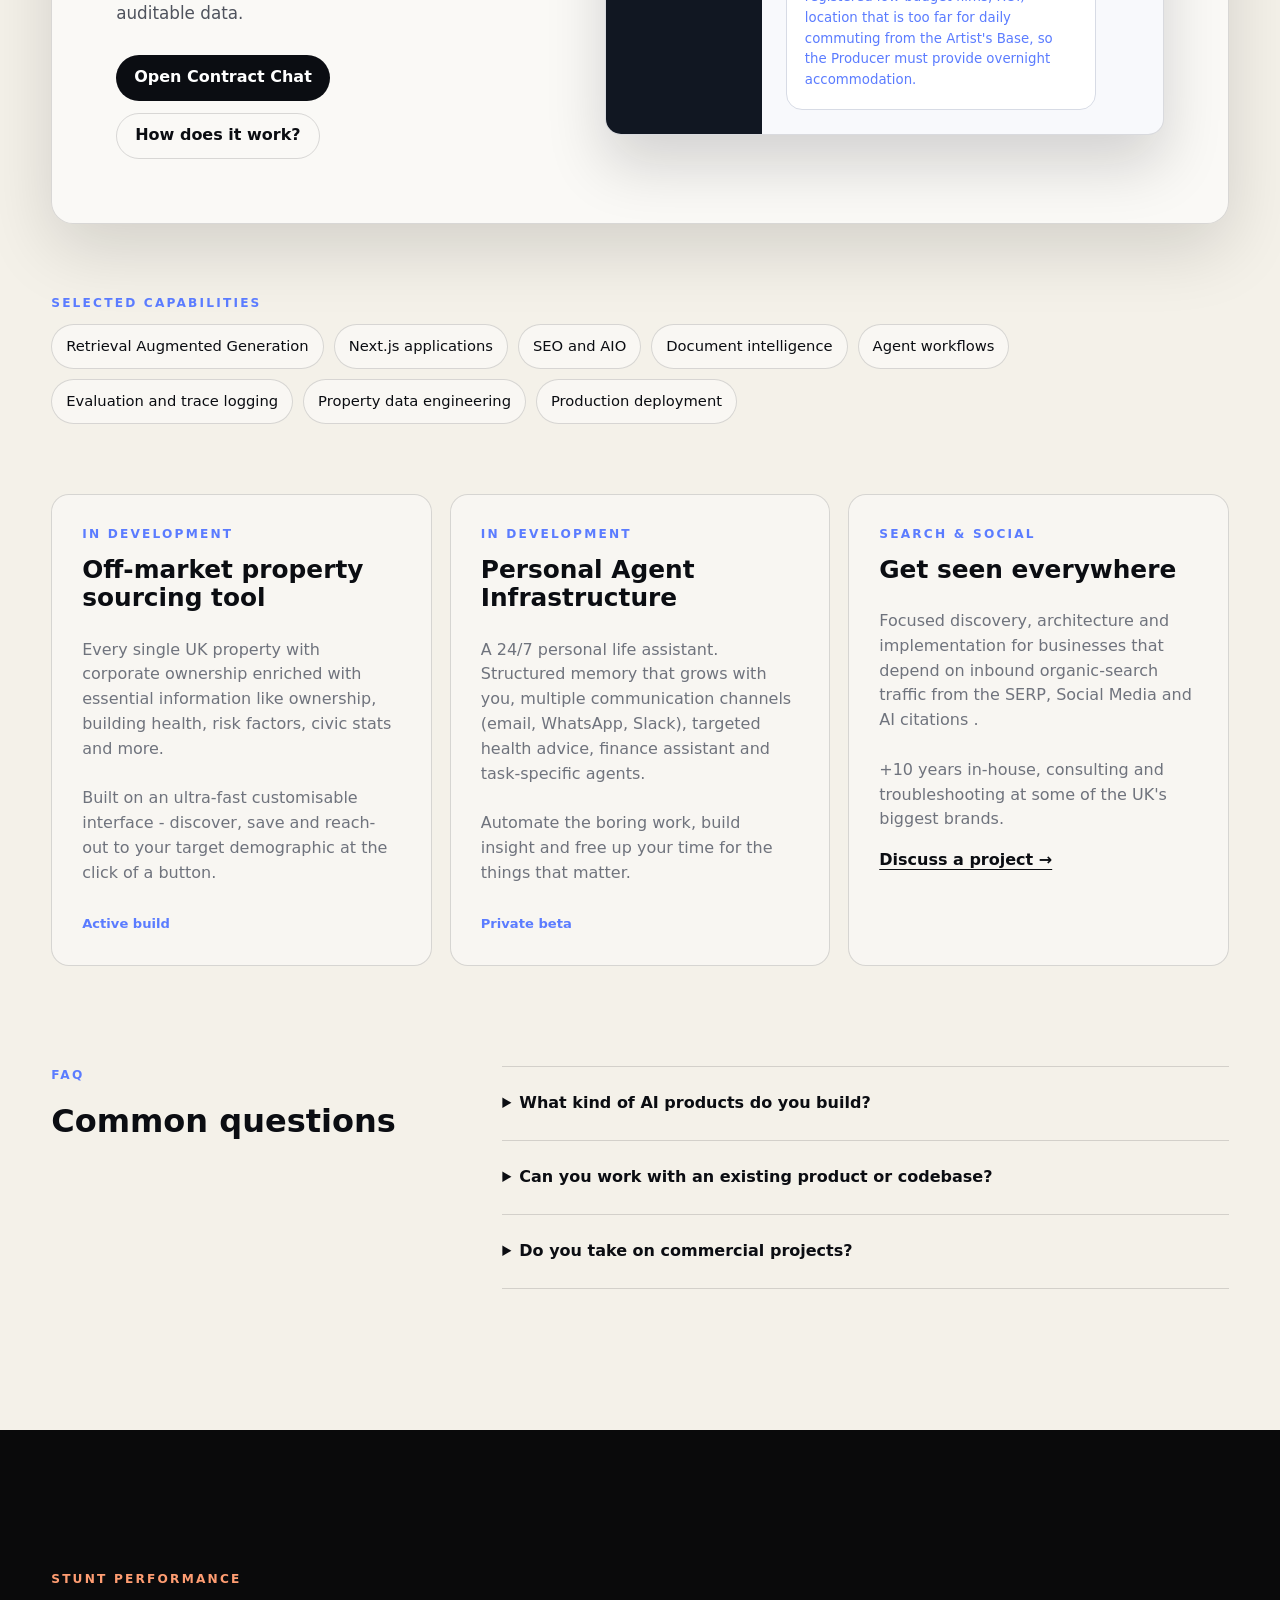
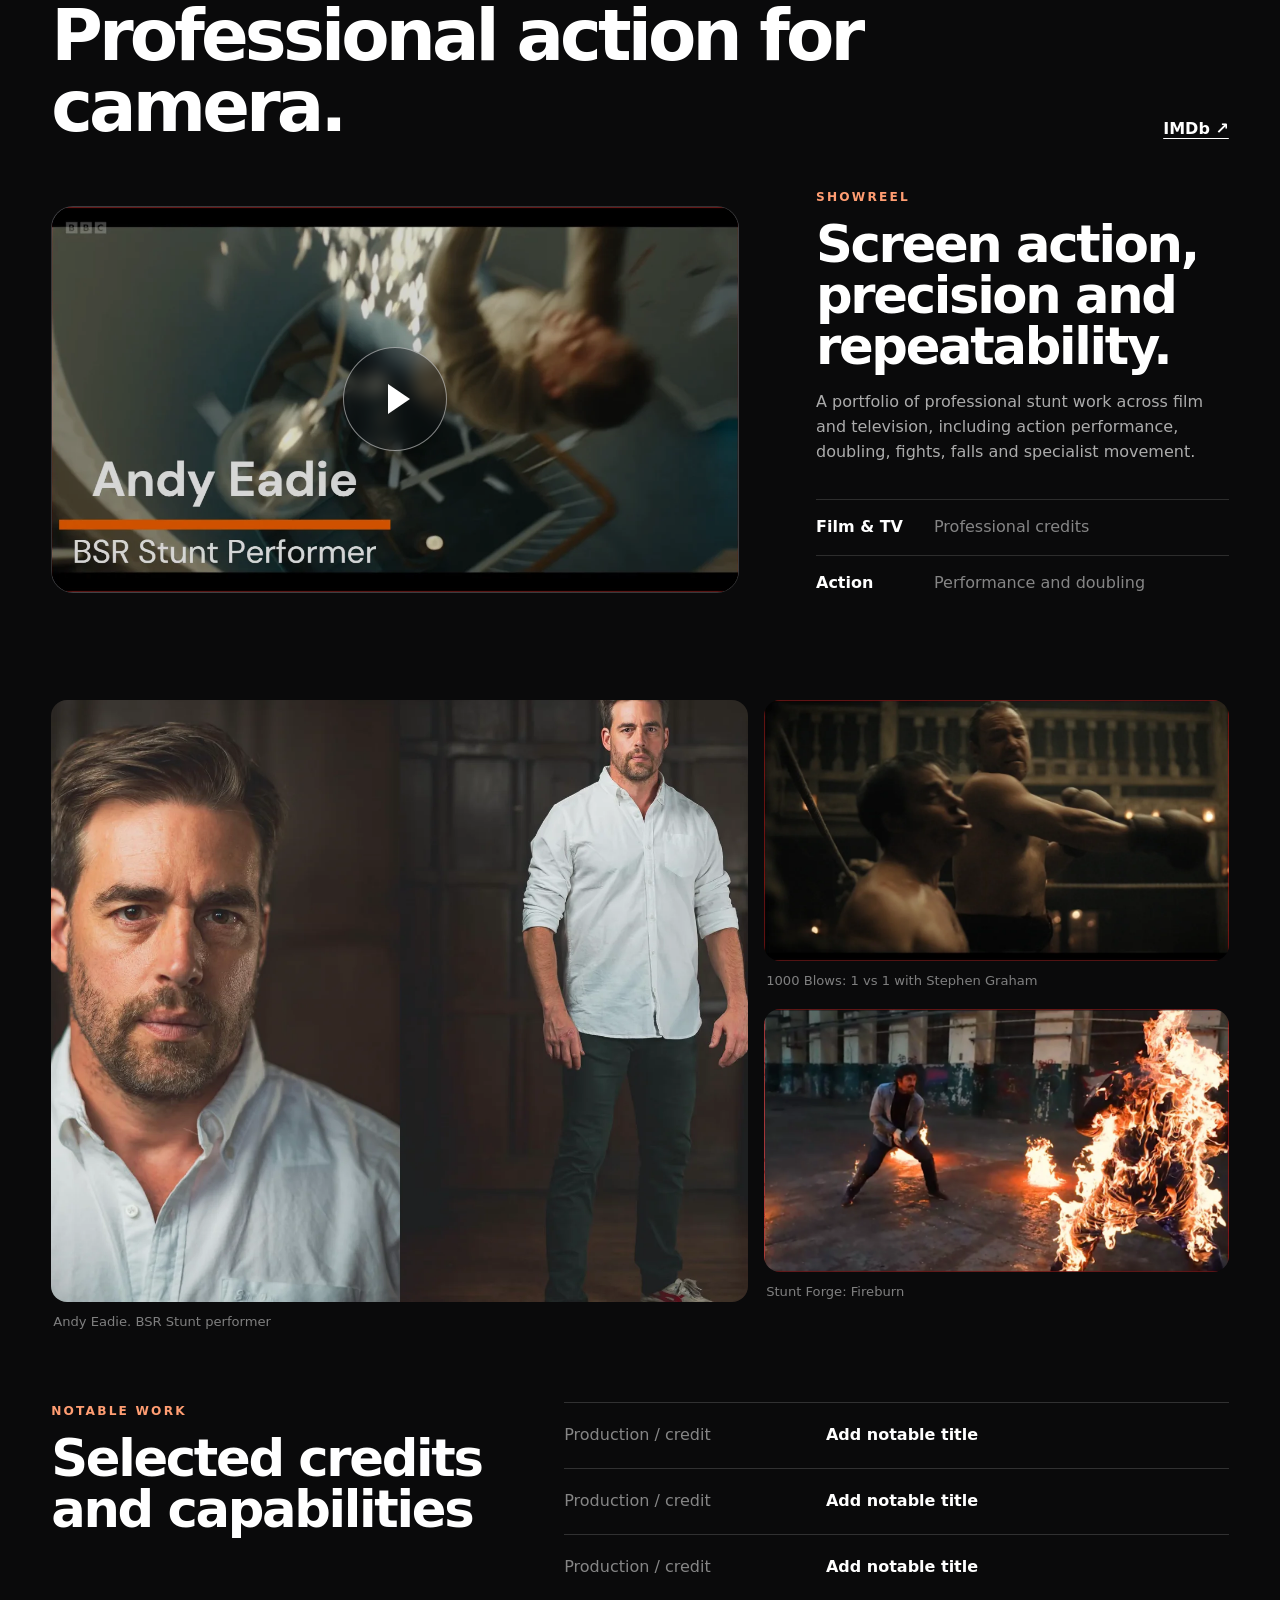
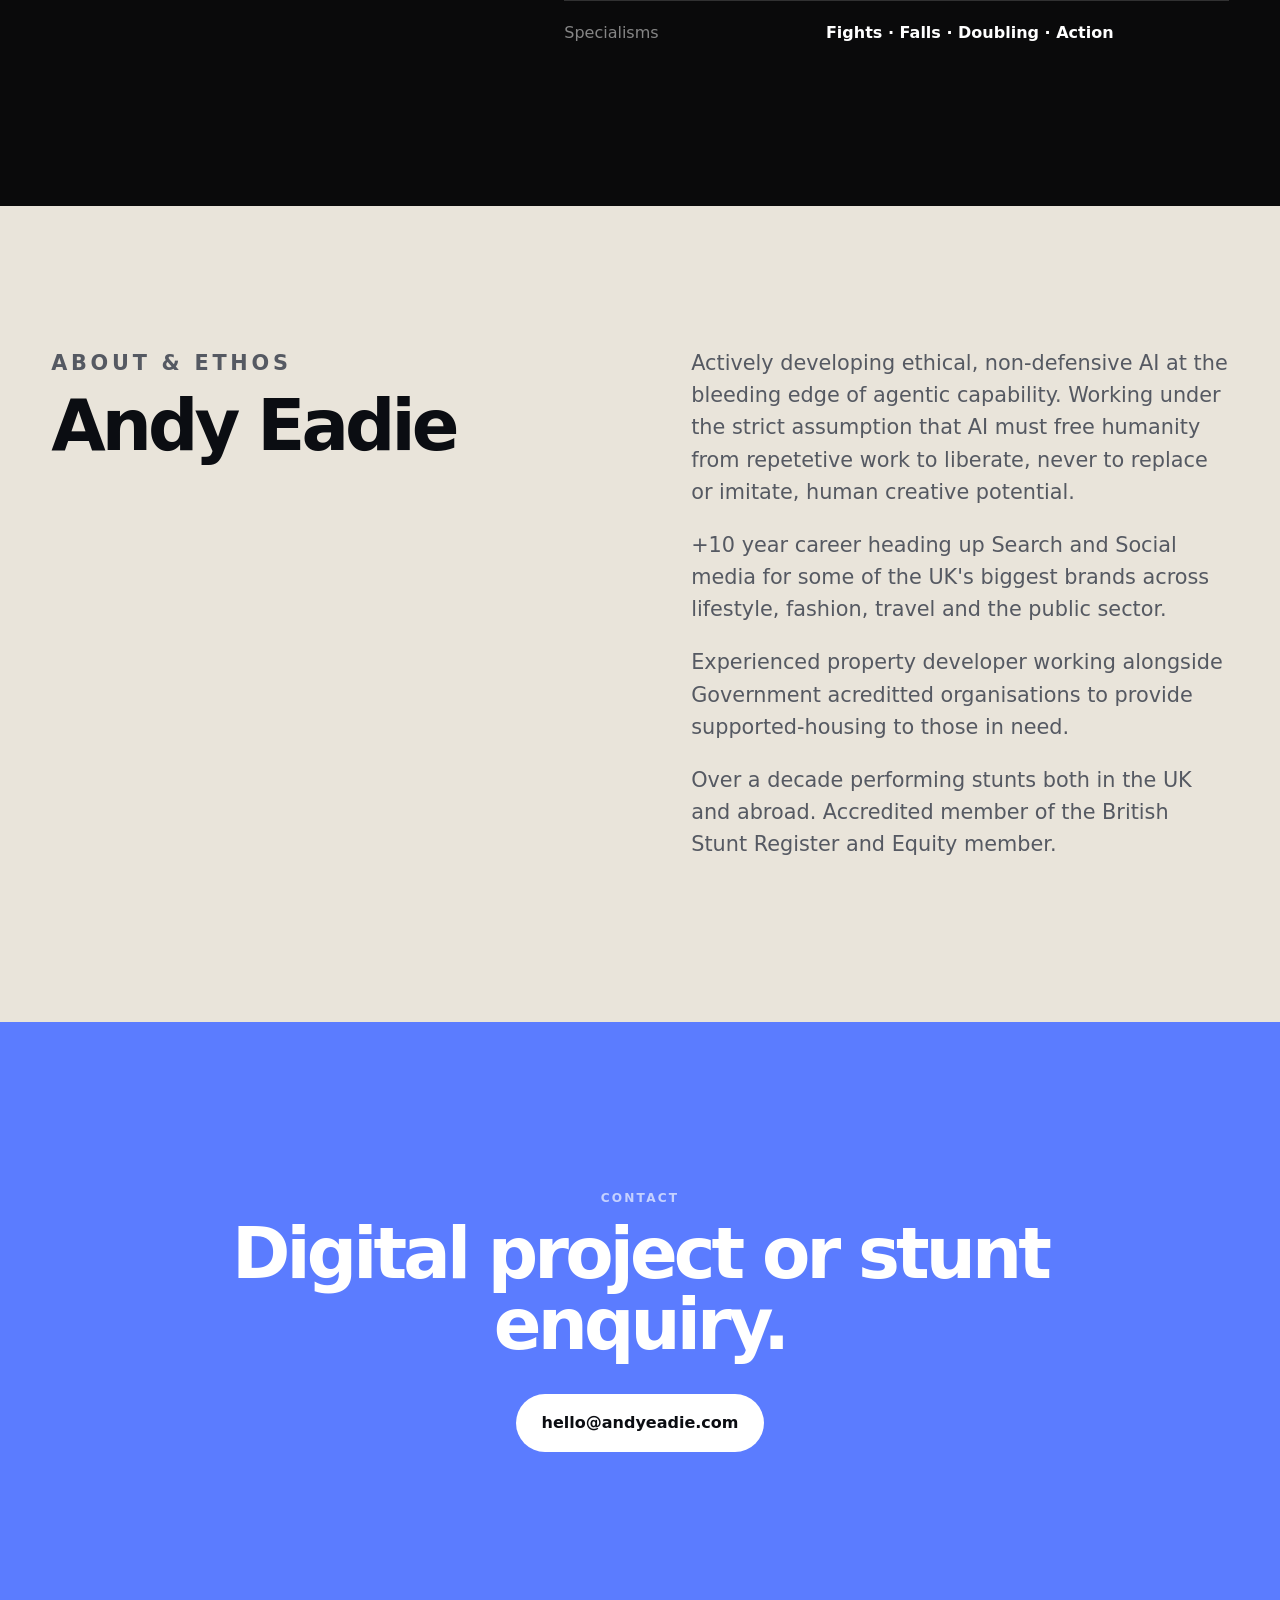
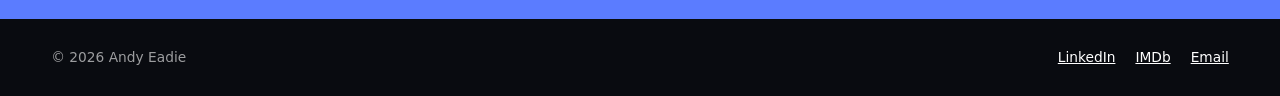
==== commit 298ff550: "Add showreel overlay and ignore agent instructions" ====
--- a/index.html
+++ b/index.html
@@ -174,14 +174,14 @@
 
       <div class="showreel-grid">
         <div class="video-shell">
-          <video controls preload="metadata" playsinline poster="assets/showreel-poster.jpg">
+          <video controls preload="metadata" playsinline poster="assets/showreel-overlay.webp">
             <source src="assets/andy_eadie_showreel.mp4" type="video/mp4" />
             Your browser does not support HTML5 video.
           </video>
-          <div class="video-placeholder">
-            <span>SHOWREEL</span>
-            <small>Andy Eadie Stunts</small>
-          </div>
+          <button class="video-overlay" type="button" aria-label="Play Andy Eadie stunt showreel">
+            <img src="assets/showreel-overlay.webp" alt="" aria-hidden="true" />
+            <span class="play-button" aria-hidden="true"></span>
+          </button>
         </div>
 
         <div class="showreel-copy">
--- a/styles.css
+++ b/styles.css
@@ -402,23 +402,64 @@
 }
 .video-shell video {
   position: relative;
-  z-index: 2;
+  z-index: 1;
   width: 100%;
   height: 100%;
   object-fit: cover;
 }
-.video-placeholder {
+.video-overlay {
   position: absolute;
   inset: 0;
-  display: grid;
-  place-content: center;
-  text-align: center;
-  letter-spacing: .2em;
-}
-.video-placeholder small {
-  margin-top: 8px;
-  color: rgba(255,255,255,.5);
-  letter-spacing: normal;
+  z-index: 2;
+  display: grid;
+  place-items: center;
+  padding: 0;
+  border: 0;
+  background: transparent;
+  cursor: pointer;
+}
+.video-overlay[hidden] { display: none; }
+.video-overlay img {
+  position: absolute;
+  inset: 0;
+  width: 100%;
+  height: 100%;
+  object-fit: cover;
+}
+.video-overlay::after {
+  content: "";
+  position: absolute;
+  inset: 0;
+  background: rgba(0,0,0,.16);
+}
+.play-button {
+  position: relative;
+  z-index: 1;
+  display: grid;
+  place-items: center;
+  width: clamp(72px, 10vw, 104px);
+  aspect-ratio: 1;
+  border: 1px solid rgba(255,255,255,.48);
+  border-radius: 50%;
+  background: rgba(9,11,16,.42);
+  box-shadow: 0 18px 48px rgba(0,0,0,.34);
+  backdrop-filter: blur(8px);
+  transition: transform .2s ease, background .2s ease;
+}
+.play-button::before {
+  content: "";
+  display: block;
+  width: 0;
+  height: 0;
+  margin-left: 7%;
+  border-top: 15px solid transparent;
+  border-bottom: 15px solid transparent;
+  border-left: 22px solid white;
+}
+.video-overlay:hover .play-button,
+.video-overlay:focus-visible .play-button {
+  transform: scale(1.06);
+  background: rgba(9,11,16,.56);
 }
 .showreel-copy p:not(.card-label) { color: rgba(255,255,255,.66); }
 .stunt-stats { margin-top: 34px; }
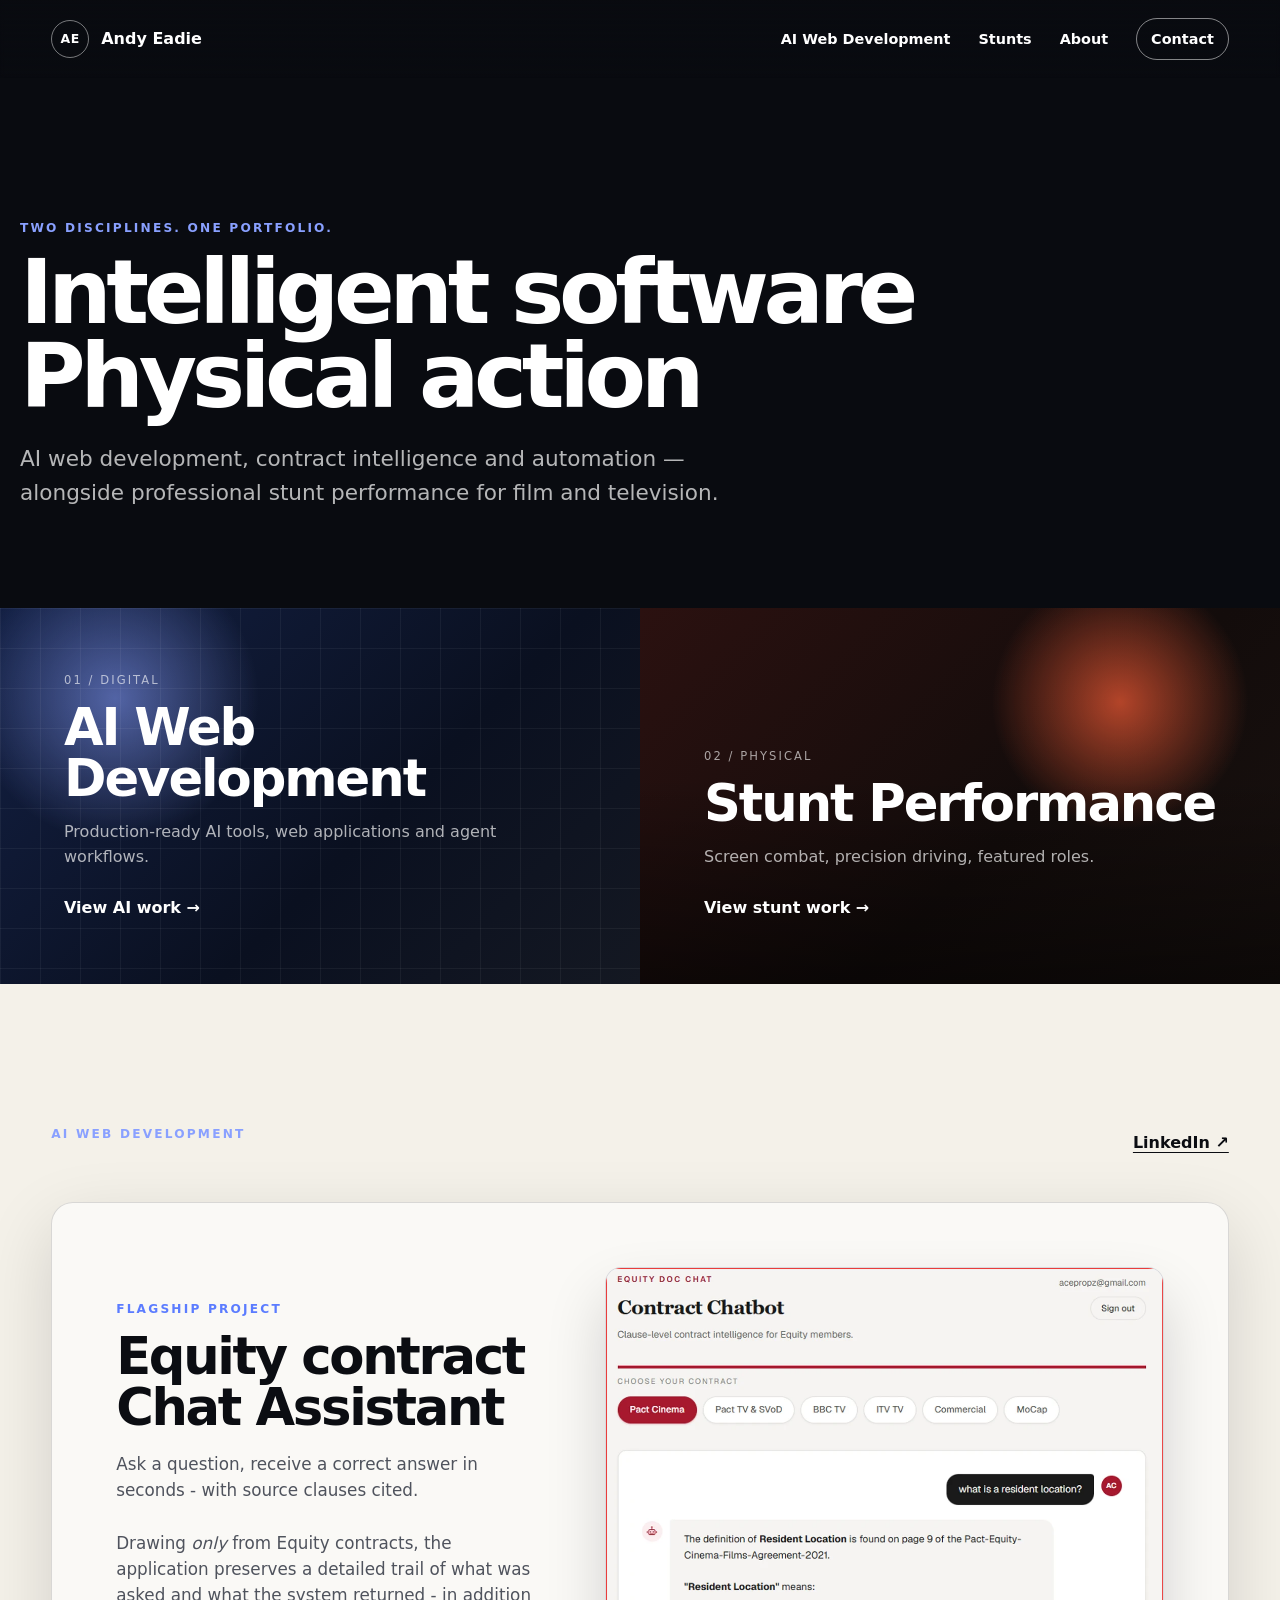
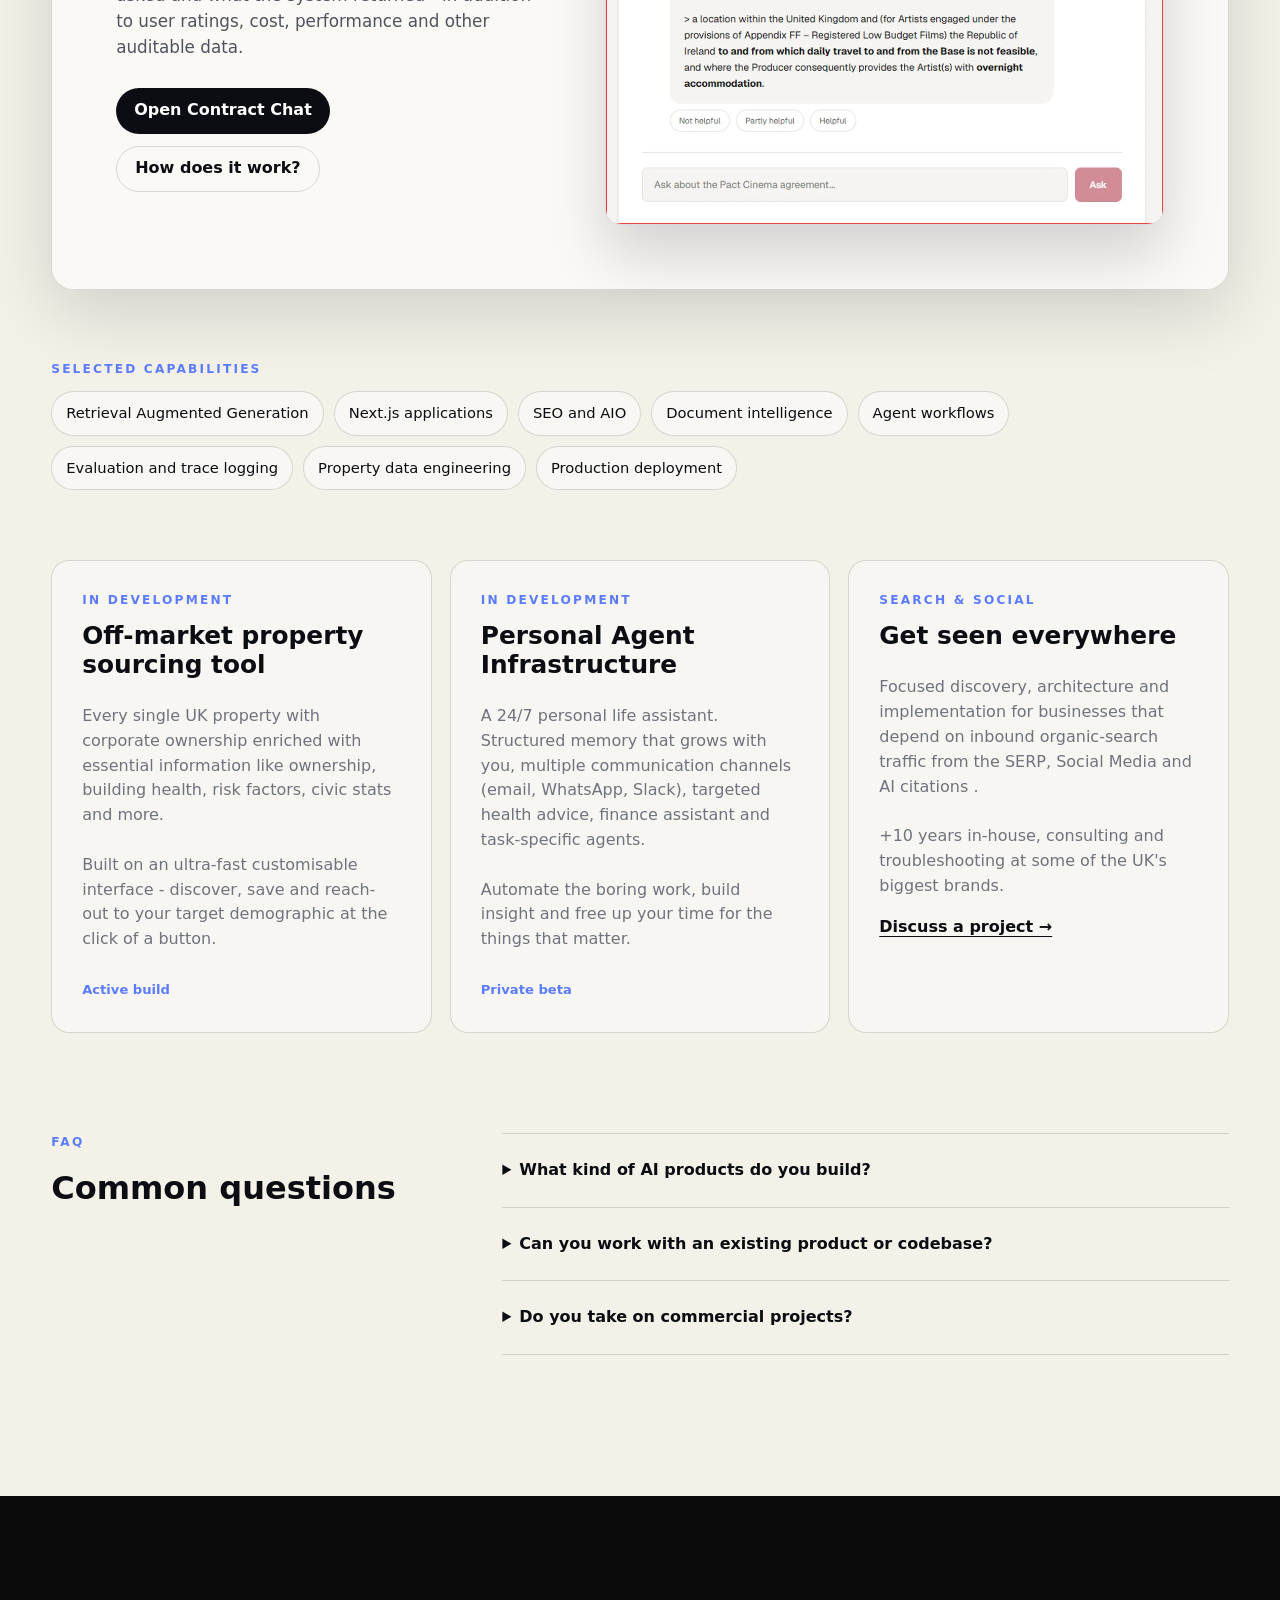
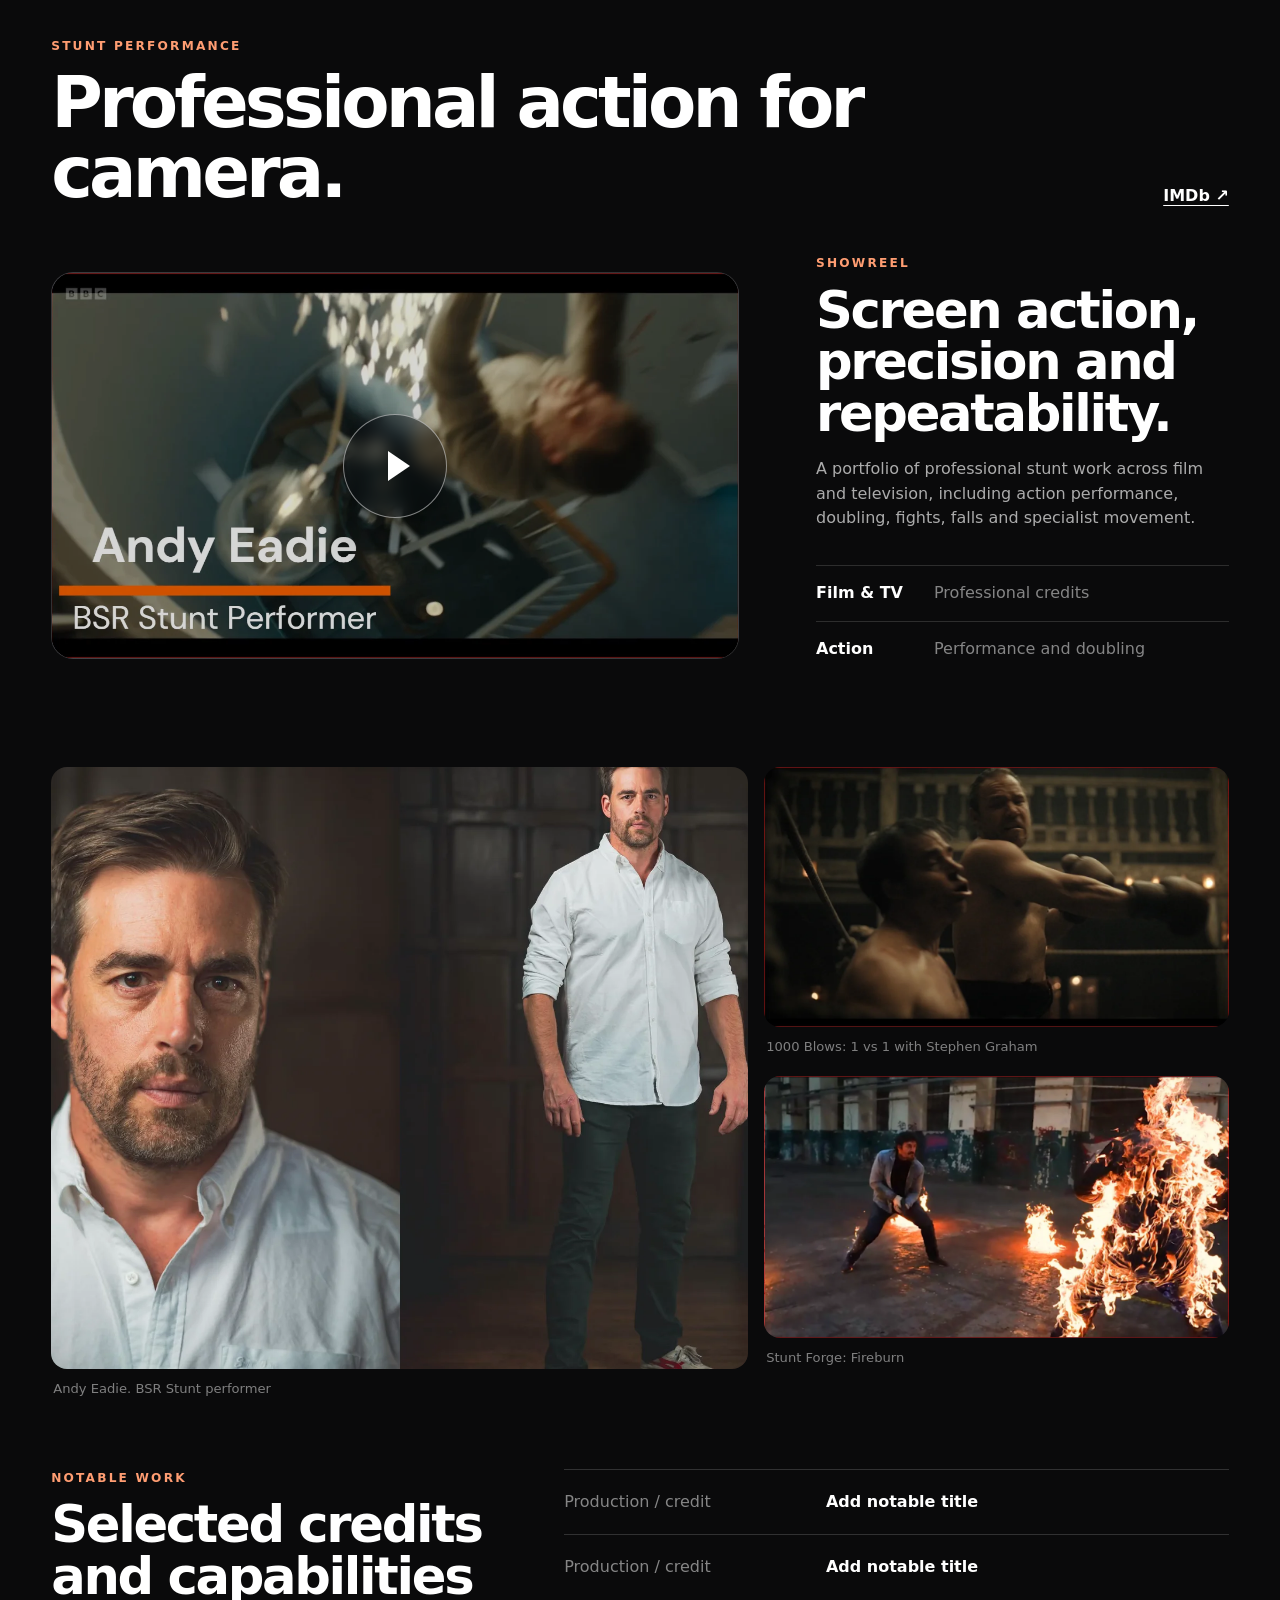
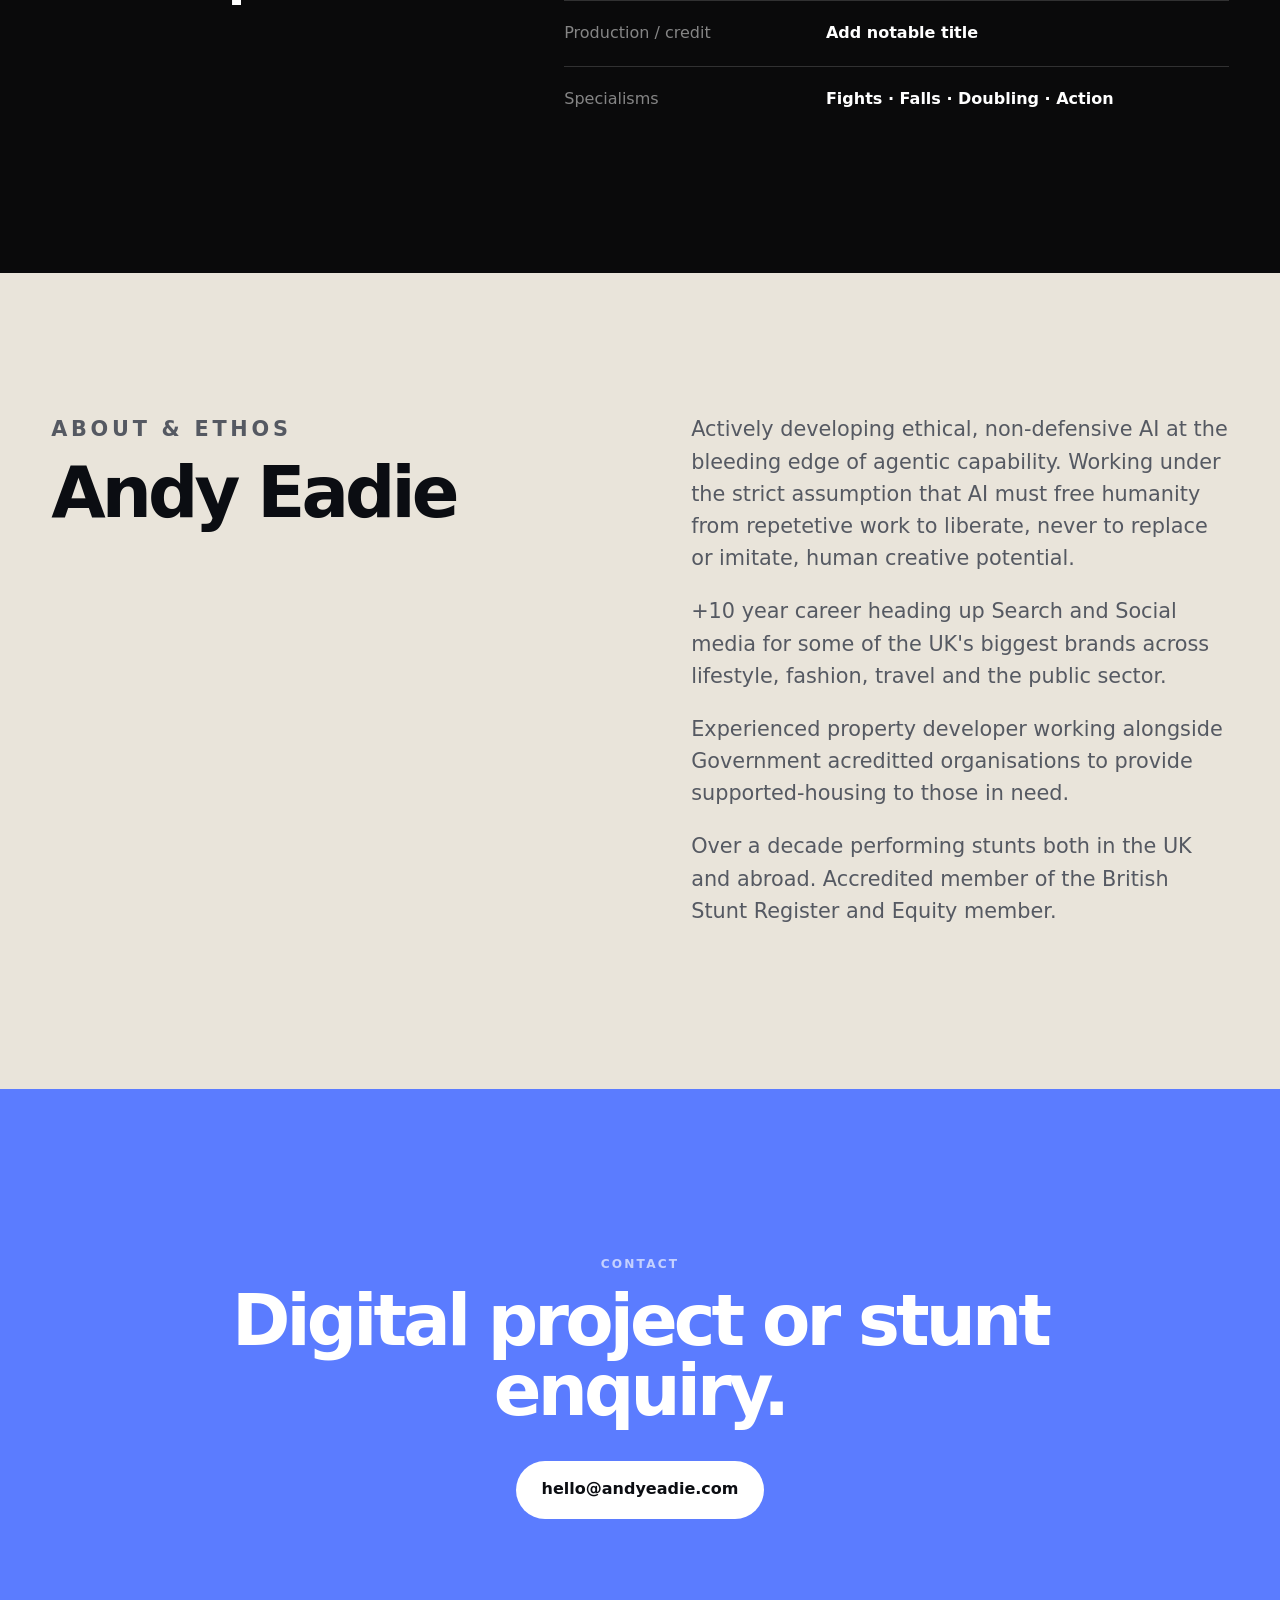
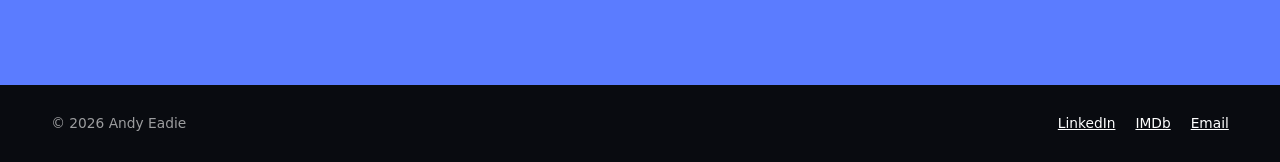
==== commit b1ba9460: "Add Contract Chatbot screenshot" ====
--- a/index.html
+++ b/index.html
@@ -81,22 +81,8 @@
           </div>
         </div>
 
-        <div class="app-preview" role="img" aria-label="Placeholder for Contract Chat screenshot">
-          <div class="browser-bar"><span></span><span></span><span></span></div>
-          <div class="mock-sidebar">
-            <strong>Contract Chat</strong>
-            <span>New conversation</span>
-            <span>Recent questions</span>
-          </div>
-          <div class="mock-chat">
-            <div class="mock-question">What is a non-resident location?</div>
-            <div class="mock-answer">
-              <span class="mock-line long"></span>
-              <span class="mock-line"></span>
-              <span class="mock-line medium"></span>
-              <small>The Definitions section of the agreement (page 9) provides the following definition: it is a UK (or for registered low-budget films, ROI) location that is too far for daily commuting from the Artist's Base, so the Producer must provide overnight accommodation.</small>
-            </div>
-          </div>
+        <div class="app-preview">
+          <img src="assets/contract-chatbot-screenshot.webp" alt="Contract Chatbot interface showing an Equity contract question and sourced answer" />
         </div>
       </article>
 
--- a/styles.css
+++ b/styles.css
@@ -264,14 +264,18 @@
 
 .app-preview {
   position: relative;
-  display: grid;
-  grid-template-columns: 28% 72%;
   min-height: 430px;
   overflow: hidden;
   border: 1px solid rgba(11,13,18,.13);
   border-radius: 16px;
   background: #f8f9fc;
   box-shadow: 0 30px 60px rgba(11,13,18,.16);
+}
+.app-preview img {
+  width: 100%;
+  height: 100%;
+  min-height: 430px;
+  object-fit: cover;
 }
 .browser-bar {
   position: absolute;
